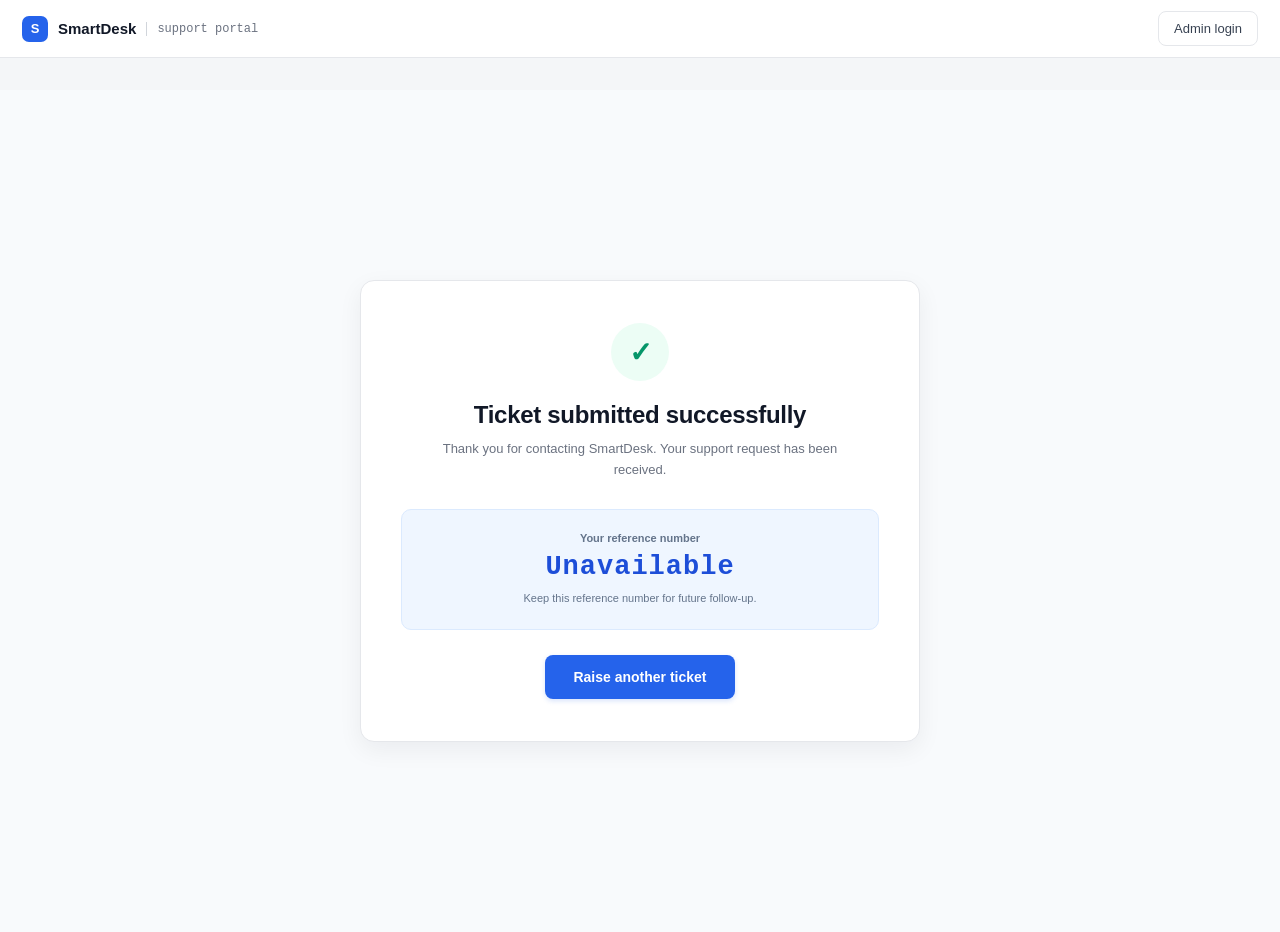
==== frontend/confirmation.html @ 5c962e23 "Complete public ticket submission flow" ====
<!DOCTYPE html>
<html lang="en">

<head>
    <meta charset="UTF-8">
    <meta name="viewport" content="width=device-width, initial-scale=1.0">

    <title>SmartDesk - Ticket Submitted</title>

    <link rel="stylesheet" href="css/style.css">
</head>

<body>

    <header class="public-header">

        <div class="public-brand">

            <div class="public-brand-icon">
                S
            </div>

            <div class="public-brand-name">
                <strong>SmartDesk</strong>
                <span>support portal</span>
            </div>

        </div>

        <a href="login.html" class="admin-login-button">
            Admin login
        </a>

    </header>


    <main class="confirmation-page">

        <div class="confirmation-card">

            <div class="success-icon">
                ✓
            </div>

            <h1>Ticket submitted successfully</h1>

            <p class="confirmation-text">
                Thank you for contacting SmartDesk.
                Your support request has been received.
            </p>


            <div class="reference-box">

                <span>Your reference number</span>

                <strong id="referenceNumber">

                </strong>

                <p>
                    Keep this reference number for future follow-up.
                </p>

            </div>


            <div class="confirmation-actions">

                <a href="index.html" class="submit-ticket-button">
                    Raise another ticket
                </a>

            </div>

        </div>

    </main>
    <script>
        const params = new URLSearchParams(window.location.search);

        const referenceNumber = params.get("reference");

        document.getElementById("referenceNumber").textContent =
            referenceNumber || "Unavailable";
    </script>

</body>

</html>
---- frontend/css/style.css ----
* {
    margin: 0;
    padding: 0;
    box-sizing: border-box;
}

body {
    font-family: Arial, Helvetica, sans-serif;
    background: #f4f6f8;
    color: #1f2937;
}

/* Login Page */

.login-page {
    min-height: 100vh;
    display: flex;
    align-items: center;
    justify-content: center;
    padding: 24px;
    background: #f4f6f8;
}

.login-card {
    width: 100%;
    max-width: 430px;
    background: #ffffff;
    border: 1px solid #e5e7eb;
    border-radius: 16px;
    padding: 40px;
    box-shadow: 0 12px 35px rgba(0, 0, 0, 0.08);
}

/* Brand */

.brand {
    display: flex;
    align-items: center;
    gap: 14px;
    margin-bottom: 38px;
}

.brand-icon {
    width: 46px;
    height: 46px;
    border-radius: 12px;
    background: #111827;
    color: #ffffff;

    display: flex;
    align-items: center;
    justify-content: center;

    font-size: 22px;
    font-weight: 700;
}

.brand h1 {
    font-size: 22px;
    color: #111827;
    margin-bottom: 3px;
}

.brand p {
    font-size: 12px;
    color: #6b7280;
}

/* Heading */

.login-heading {
    margin-bottom: 28px;
}

.login-heading h2 {
    font-size: 27px;
    color: #111827;
    margin-bottom: 7px;
}

.login-heading p {
    font-size: 14px;
    color: #6b7280;
}

/* Form */

.form-group {
    margin-bottom: 20px;
}

.form-group label {
    display: block;
    margin-bottom: 8px;

    font-size: 14px;
    font-weight: 600;
    color: #374151;
}

.form-group input {
    width: 100%;
    height: 46px;

    padding: 0 14px;

    border: 1px solid #d1d5db;
    border-radius: 8px;

    font-size: 14px;
    color: #111827;

    outline: none;
    transition: border-color 0.2s, box-shadow 0.2s;
}

.form-group input::placeholder {
    color: #9ca3af;
}

.form-group input:focus {
    border-color: #111827;
    box-shadow: 0 0 0 3px rgba(17, 24, 39, 0.08);
}

/* Login Button */

.login-button {
    width: 100%;
    height: 46px;

    border: none;
    border-radius: 8px;

    background: #111827;
    color: #ffffff;

    font-size: 14px;
    font-weight: 600;

    cursor: pointer;

    transition: background 0.2s;
}

.login-button:hover {
    background: #1f2937;
}

.login-button:disabled {
    opacity: 0.6;
    cursor: not-allowed;
}

/* Message */

.login-message {
    min-height: 20px;
    margin-bottom: 10px;

    font-size: 13px;
}

/* Footer */

.login-footer {
    display: flex;
    justify-content: center;
    gap: 7px;

    margin-top: 30px;

    font-size: 12px;
    color: #9ca3af;
}

/* Responsive */

@media (max-width: 480px) {

    .login-page {
        padding: 16px;
    }

    .login-card {
        padding: 28px 22px;
        border-radius: 12px;
    }

    .login-heading h2 {
        font-size: 24px;
    }

}

/* =========================
   Dashboard
========================= */

.app-layout {
    min-height: 100vh;
    display: flex;
    background: #f4f6f8;
}

/* Sidebar */

.sidebar {
    width: 250px;
    min-height: 100vh;

    background: #111827;
    color: #ffffff;

    display: flex;
    flex-direction: column;

    padding: 24px 16px;
}

.sidebar-brand {
    display: flex;
    align-items: center;
    gap: 12px;

    padding: 0 8px;
    margin-bottom: 42px;
}

.sidebar-brand .brand-icon {
    width: 42px;
    height: 42px;

    border-radius: 10px;

    background: #ffffff;
    color: #111827;

    display: flex;
    align-items: center;
    justify-content: center;

    font-weight: 700;
}

.sidebar-brand h1 {
    font-size: 18px;
    margin-bottom: 3px;
}

.sidebar-brand span {
    font-size: 11px;
    color: #9ca3af;
}

/* Navigation */

.sidebar-nav {
    display: flex;
    flex-direction: column;
    gap: 6px;
}

.nav-item {
    display: flex;
    align-items: center;
    gap: 12px;

    padding: 11px 12px;

    border-radius: 8px;

    color: #9ca3af;
    text-decoration: none;

    font-size: 14px;
}

.nav-item:hover,
.nav-item.active {
    background: #1f2937;
    color: #ffffff;
}

.nav-item span {
    width: 18px;
    text-align: center;
}

/* Sidebar Bottom */

.sidebar-bottom {
    margin-top: auto;
}

.admin-info {
    display: flex;
    align-items: center;
    gap: 10px;

    padding: 14px 8px;

    border-top: 1px solid #1f2937;
    margin-bottom: 12px;
}

.admin-avatar {
    width: 34px;
    height: 34px;

    border-radius: 50%;

    background: #374151;

    display: flex;
    align-items: center;
    justify-content: center;

    font-size: 13px;
    font-weight: 600;
}

.admin-info strong {
    display: block;
    font-size: 13px;
}

.admin-info span {
    display: block;
    margin-top: 3px;

    font-size: 11px;
    color: #9ca3af;
}

.logout-button {
    width: 100%;

    padding: 10px;

    border: 1px solid #374151;
    border-radius: 8px;

    background: transparent;
    color: #d1d5db;

    cursor: pointer;
}

.logout-button:hover {
    background: #1f2937;
}

/* Main */

.main-content {
    flex: 1;
    padding: 34px 38px;
}

.page-header {
    margin-bottom: 30px;
}

.page-header h2 {
    font-size: 26px;
    color: #111827;
    margin-bottom: 6px;
}

.page-header p {
    color: #6b7280;
    font-size: 14px;
}

/* Dashboard Cards */

.dashboard-grid {
    display: grid;

    grid-template-columns: repeat(5, 1fr);

    gap: 18px;
}

.dashboard-card {
    background: #ffffff;

    border: 1px solid #e5e7eb;
    border-radius: 12px;

    padding: 22px;

    box-shadow: 0 3px 12px rgba(0, 0, 0, 0.04);
}

.card-label {
    font-size: 13px;
    color: #6b7280;

    margin-bottom: 12px;
}

.card-value {
    font-size: 30px;
    font-weight: 700;

    color: #111827;
}

.dashboard-message {
    margin-top: 20px;

    font-size: 14px;
}

/* Responsive */

@media (max-width: 1000px) {

    .dashboard-grid {
        grid-template-columns: repeat(2, 1fr);
    }

}

@media (max-width: 700px) {

    .sidebar {
        width: 210px;
    }

    .main-content {
        padding: 24px 20px;
    }

}

@media (max-width: 560px) {

    .app-layout {
        display: block;
    }

    .sidebar {
        width: 100%;
        min-height: auto;
    }

    .sidebar-nav {
        flex-direction: row;
    }

    .sidebar-bottom {
        margin-top: 20px;
    }

    .dashboard-grid {
        grid-template-columns: 1fr;
    }

}

/* =========================
   Ticket List
========================= */

.ticket-toolbar {
    background: #ffffff;
    border: 1px solid #e5e7eb;
    border-radius: 12px;

    padding: 18px;

    margin-bottom: 20px;

    display: flex;
    align-items: center;
    justify-content: space-between;

    gap: 16px;
}

.search-box {
    flex: 1;
}

.search-box input {
    width: 100%;
    height: 42px;

    padding: 0 13px;

    border: 1px solid #d1d5db;
    border-radius: 8px;

    outline: none;

    font-size: 13px;
}

.search-box input:focus {
    border-color: #111827;
}

.filter-group {
    display: flex;
    gap: 10px;
}

.filter-group select {
    height: 42px;

    padding: 0 12px;

    border: 1px solid #d1d5db;
    border-radius: 8px;

    background: #ffffff;

    color: #374151;

    font-size: 13px;

    cursor: pointer;
}

/* Ticket Table */

.ticket-table-card {
    background: #ffffff;

    border: 1px solid #e5e7eb;
    border-radius: 12px;

    overflow: hidden;

    box-shadow: 0 3px 12px rgba(0, 0, 0, 0.04);
}

.table-header {
    padding: 20px 22px;

    border-bottom: 1px solid #e5e7eb;
}

.table-header h3 {
    font-size: 16px;
    color: #111827;

    margin-bottom: 4px;
}

.table-header span {
    font-size: 12px;
    color: #9ca3af;
}

.table-wrapper {
    width: 100%;
    overflow-x: auto;
}

table {
    width: 100%;
    border-collapse: collapse;

    min-width: 850px;
}

thead {
    background: #f9fafb;
}

th {
    padding: 13px 18px;

    text-align: left;

    font-size: 11px;
    font-weight: 600;

    color: #6b7280;

    text-transform: uppercase;
    letter-spacing: 0.03em;

    border-bottom: 1px solid #e5e7eb;
}

td {
    padding: 16px 18px;

    font-size: 13px;
    color: #374151;

    border-bottom: 1px solid #f0f1f3;
}

tbody tr:hover {
    background: #fafafa;
}

.empty-state {
    text-align: center;

    padding: 50px 20px;

    color: #9ca3af;
}

/* Pagination */

.pagination {
    display: flex;

    align-items: center;
    justify-content: flex-end;

    gap: 14px;

    padding: 16px 20px;

    border-top: 1px solid #e5e7eb;
}

.pagination button {
    padding: 8px 13px;

    border: 1px solid #d1d5db;
    border-radius: 7px;

    background: #ffffff;

    color: #374151;

    font-size: 12px;

    cursor: pointer;
}

.pagination button:hover:not(:disabled) {
    background: #f3f4f6;
}

.pagination button:disabled {
    opacity: 0.45;
    cursor: not-allowed;
}

#pageInfo {
    font-size: 12px;
    color: #6b7280;
}

/* Responsive */

@media (max-width: 850px) {

    .ticket-toolbar {
        flex-direction: column;
        align-items: stretch;
    }

    .filter-group {
        display: grid;
        grid-template-columns: repeat(3, 1fr);
    }

}

@media (max-width: 560px) {

    .filter-group {
        grid-template-columns: 1fr;
    }

}

/* Ticket Status & Priority */

.ticket-status,
.ticket-priority {
    display: inline-block;

    padding: 5px 9px;

    border-radius: 20px;

    font-size: 11px;
    font-weight: 600;
}

.status-open {
    background: #eff6ff;
    color: #2563eb;
}

.status-in-progress {
    background: #fffbeb;
    color: #d97706;
}

.status-resolved {
    background: #ecfdf5;
    color: #059669;
}

.status-closed {
    background: #f3f4f6;
    color: #6b7280;
}

.priority-high {
    background: #fef2f2;
    color: #dc2626;
}

.priority-medium {
    background: #fffbeb;
    color: #d97706;
}

.priority-low {
    background: #ecfdf5;
    color: #059669;
}

/* =========================
   Ticket Detail Page
========================= */

.back-link {
    display: inline-block;
    margin-bottom: 10px;
    color: #2563eb;
    text-decoration: none;
    font-size: 13px;
    font-weight: 600;
}

.back-link:hover {
    text-decoration: underline;
}

.ticket-message {
    margin-bottom: 16px;
    font-size: 13px;
}


/* =========================
   Detail Card
========================= */

.detail-card {
    background: #ffffff;
    border: 1px solid #e5e7eb;
    border-radius: 12px;
    padding: 24px;
    margin-bottom: 20px;
    box-shadow: 0 2px 6px rgba(15, 23, 42, 0.04);
}

.detail-header {
    display: flex;
    align-items: center;
    justify-content: space-between;
    gap: 20px;
    padding-bottom: 20px;
    border-bottom: 1px solid #e5e7eb;
}

.detail-header h3 {
    margin: 5px 0 0;
    font-size: 20px;
    color: #111827;
}


/* =========================
   Labels
========================= */

.detail-label {
    display: block;
    margin-bottom: 6px;
    color: #6b7280;
    font-size: 11px;
    font-weight: 700;
    text-transform: uppercase;
    letter-spacing: 0.04em;
}


/* =========================
   Detail Grid
========================= */

.detail-grid {
    display: grid;
    grid-template-columns: repeat(2, 1fr);
    gap: 22px;
    padding: 22px 0;
}

.detail-item strong {
    color: #111827;
    font-size: 14px;
    font-weight: 600;
    word-break: break-word;
}


/* =========================
   Description
========================= */

.detail-description {
    padding-top: 20px;
    border-top: 1px solid #e5e7eb;
}

.detail-description p {
    margin: 8px 0 0;
    color: #374151;
    font-size: 14px;
    line-height: 1.7;
}


/* =========================
   Section Title
========================= */

.section-title {
    display: flex;
    align-items: center;
    justify-content: space-between;
    margin-bottom: 20px;
}

.section-title h3 {
    margin: 0 0 5px;
    color: #111827;
    font-size: 16px;
}

.section-title p {
    margin: 0;
    color: #6b7280;
    font-size: 12px;
}


/* =========================
   AI Section
========================= */

.ai-grid {
    display: grid;
    grid-template-columns: repeat(2, 1fr);
    gap: 16px;
    margin-bottom: 20px;
}

.ai-item {
    padding: 16px;
    background: #f8fafc;
    border: 1px solid #e5e7eb;
    border-radius: 10px;
}

.ai-item strong {
    color: #111827;
    font-size: 14px;
}

.ai-summary {
    padding: 16px;
    background: #f8fafc;
    border: 1px solid #e5e7eb;
    border-radius: 10px;
}

.ai-summary p {
    margin: 8px 0 0;
    color: #374151;
    font-size: 14px;
    line-height: 1.6;
}


/* =========================
   Status Update Form
========================= */

.status-update-form {
    max-width: 700px;
}

.status-update-form .form-group {
    margin-bottom: 18px;
}

.status-update-form label {
    display: block;
    margin-bottom: 7px;
    color: #374151;
    font-size: 13px;
    font-weight: 600;
}

.status-update-form select,
.status-update-form textarea {
    width: 100%;
    padding: 11px 13px;
    border: 1px solid #d1d5db;
    border-radius: 8px;
    background: #ffffff;
    color: #111827;
    font-family: inherit;
    font-size: 13px;
    box-sizing: border-box;
}

.status-update-form select:focus,
.status-update-form textarea:focus {
    outline: none;
    border-color: #2563eb;
    box-shadow: 0 0 0 3px rgba(37, 99, 235, 0.08);
}

.status-update-form textarea {
    resize: vertical;
    min-height: 100px;
}


/* =========================
   Classification Correction
========================= */

.classification-update {
    margin-top: 22px;
    margin-bottom: 35px;
    padding-top: 22px;
    border-top: 1px solid #e5e7eb;
}

.classification-title {
    margin-bottom: 18px;
}

.classification-title h4 {
    margin: 0 0 5px;
    color: #111827;
    font-size: 14px;
}

.classification-title p {
    margin: 0;
    color: #6b7280;
    font-size: 12px;
}

.classification-grid {
    display: grid;
    grid-template-columns: repeat(2, 1fr);
    gap: 16px;
    margin-bottom: 24px;
}

.classification-grid .form-group {
    margin: 0;
}

.classification-grid label {
    display: block;
    margin-bottom: 7px;
    color: #374151;
    font-size: 13px;
    font-weight: 600;
}

.classification-grid select {
    width: 100%;
    padding: 11px 13px;
    border: 1px solid #d1d5db;
    border-radius: 8px;
    background: #ffffff;
    color: #111827;
    font-family: inherit;
    font-size: 13px;
    box-sizing: border-box;
}

.classification-grid select:focus {
    outline: none;
    border-color: #2563eb;
    box-shadow: 0 0 0 3px rgba(37, 99, 235, 0.08);
}

.classification-update .primary-button {
    margin-top: 4px;
}


/* =========================
   Primary Button
========================= */

.primary-button {
    padding: 11px 18px;
    border: none;
    border-radius: 8px;
    background: #2563eb;
    color: #ffffff;
    font-size: 13px;
    font-weight: 600;
    cursor: pointer;
    transition: background 0.2s ease;
}

.primary-button:hover {
    background: #1d4ed8;
}

.primary-button:disabled {
    background: #93c5fd;
    cursor: not-allowed;
}


/* =========================
   Status History
========================= */

.history-list {
    display: flex;
    flex-direction: column;
    gap: 12px;
}

.history-item {
    padding: 16px;
    border: 1px solid #e5e7eb;
    border-radius: 10px;
    background: #f8fafc;
}

.history-status {
    display: flex;
    align-items: center;
    gap: 8px;
    margin-bottom: 8px;
}

.history-status strong {
    color: #111827;
    font-size: 13px;
}

.history-remark {
    margin: 0 0 8px;
    color: #374151;
    font-size: 13px;
}

.history-date {
    color: #6b7280;
    font-size: 11px;
}


/* =========================
   Ticket Row
========================= */

.ticket-row {
    cursor: pointer;
}

.ticket-row:hover {
    background: #f8fafc;
}


/* =========================
   Ticket Detail Mobile
========================= */

@media (max-width: 768px) {

    .detail-card {
        padding: 18px;
    }

    .detail-header {
        align-items: flex-start;
        flex-direction: column;
    }

    .detail-grid {
        grid-template-columns: 1fr;
        gap: 16px;
    }

    .ai-grid {
        grid-template-columns: 1fr;
    }

    .classification-grid {
        grid-template-columns: 1fr;
    }

}

/* =========================
Public Raise Ticket Page
========================= */

.public-page {
    min-height: 100vh;
    display: flex;
    justify-content: center;
    align-items: center;
    padding: 50px 20px;
    background: linear-gradient(135deg, #eff6ff 0%, #f8fafc 50%, #eef2ff 100%);
    box-sizing: border-box;
}

.public-card {
    width: 100%;
    max-width: 820px;
    background: #ffffff;
    border: 1px solid #e5e7eb;
    border-radius: 18px;
    padding: 42px;
    box-sizing: border-box;
    box-shadow:
        0 20px 45px rgba(15, 23, 42, 0.08),
        0 4px 12px rgba(15, 23, 42, 0.04);
}

/* =========================
Public Header
========================= */

.public-header {
    margin-bottom: 32px;
}

.public-card .brand {
    display: flex;
    align-items: center;
    gap: 13px;
    margin-bottom: 34px;
}

.public-card .brand-icon {
    width: 46px;
    height: 46px;
    display: flex;
    align-items: center;
    justify-content: center;
    border-radius: 12px;
    background: linear-gradient(135deg, #2563eb, #1d4ed8);
    color: #ffffff;
    font-size: 21px;
    font-weight: 700;
    box-shadow: 0 5px 12px rgba(37, 99, 235, 0.22);
}

.public-card .brand h1 {
    margin: 0 0 4px;
    color: #111827;
    font-size: 22px;
    font-weight: 700;
    letter-spacing: -0.3px;
}

.public-card .brand p {
    margin: 0;
    color: #6b7280;
    font-size: 12px;
}

/* =========================
Public Heading
========================= */

.public-heading {
    padding-bottom: 25px;
    border-bottom: 1px solid #e5e7eb;
}

.public-heading h2 {
    margin: 0 0 8px;
    color: #111827;
    font-size: 27px;
    font-weight: 700;
    letter-spacing: -0.5px;
}

.public-heading p {
    max-width: 600px;
    margin: 0;
    color: #6b7280;
    font-size: 14px;
    line-height: 1.7;
}

/* =========================
Ticket Form
========================= */

#ticketForm {
    display: flex;
    flex-direction: column;
    gap: 21px;
    padding-top: 4px;
}

.form-row {
    display: grid;
    grid-template-columns: repeat(2, 1fr);
    gap: 18px;
}

#ticketForm .form-group {
    margin: 0;
}

#ticketForm label {
    display: block;
    margin-bottom: 8px;
    color: #374151;
    font-size: 13px;
    font-weight: 600;
}

#ticketForm input,
#ticketForm textarea {
    width: 100%;
    padding: 12px 14px;
    border: 1px solid #d1d5db;
    border-radius: 9px;
    background: #ffffff;
    color: #111827;
    font-family: inherit;
    font-size: 13px;
    box-sizing: border-box;
    transition:
        border-color 0.2s ease,
        box-shadow 0.2s ease,
        background 0.2s ease;
}

#ticketForm input {
    height: 46px;
}

#ticketForm textarea {
    min-height: 145px;
    resize: vertical;
    line-height: 1.6;
}

#ticketForm input::placeholder,
#ticketForm textarea::placeholder {
    color: #9ca3af;
}

#ticketForm input:hover,
#ticketForm textarea:hover {
    border-color: #9ca3af;
}

#ticketForm input:focus,
#ticketForm textarea:focus {
    outline: none;
    border-color: #2563eb;
    background: #ffffff;
    box-shadow: 0 0 0 3px rgba(37, 99, 235, 0.10);
}

/* =========================
Submit Button
========================= */

#ticketForm .primary-button {
    width: 100%;
    margin-top: 3px;
    padding: 13px 18px;
    border: none;
    border-radius: 9px;
    background: linear-gradient(135deg, #2563eb, #1d4ed8);
    color: #ffffff;
    font-family: inherit;
    font-size: 14px;
    font-weight: 600;
    letter-spacing: 0.1px;
    cursor: pointer;
    box-shadow: 0 6px 14px rgba(37, 99, 235, 0.18);
    transition:
        transform 0.15s ease,
        box-shadow 0.2s ease,
        background 0.2s ease;
}

#ticketForm .primary-button:hover {
    background: linear-gradient(135deg, #1d4ed8, #1e40af);
    box-shadow: 0 8px 18px rgba(37, 99, 235, 0.24);
    transform: translateY(-1px);
}

#ticketForm .primary-button:active {
    transform: translateY(0);
}

#ticketForm .primary-button:disabled {
    opacity: 0.7;
    cursor: not-allowed;
    transform: none;
    box-shadow: none;
}

/* =========================
Ticket Message
========================= */

.ticket-message {
    min-height: 18px;
    margin-top: -4px;
    font-size: 13px;
    line-height: 1.5;
}

/* =========================
Public Footer
========================= */

.public-footer {
    display: flex;
    justify-content: center;
    align-items: center;
    gap: 8px;
    margin-top: 30px;
    padding-top: 21px;
    border-top: 1px solid #e5e7eb;
    color: #9ca3af;
    font-size: 11px;
}

/* =========================
   Public Support Portal
========================= */

.public-header {
    width: 100%;
    height: 58px;
    display: flex;
    align-items: center;
    justify-content: space-between;
    padding: 0 22px;
    box-sizing: border-box;

    background: #ffffff;
    border-bottom: 1px solid #e5e7eb;
}

.public-brand {
    display: flex;
    align-items: center;
    gap: 10px;
}

.public-brand-icon {
    width: 26px;
    height: 26px;

    display: flex;
    align-items: center;
    justify-content: center;

    border-radius: 7px;
    background: #2563eb;

    color: #ffffff;
    font-size: 13px;
    font-weight: 700;
}

.public-brand-name {
    display: flex;
    align-items: center;
    gap: 10px;
}

.public-brand-name strong {
    color: #111827;
    font-size: 14px;
}

.public-brand-name span {
    padding-left: 10px;

    border-left: 1px solid #d1d5db;

    color: #6b7280;
    font-size: 12px;
    font-family: monospace;
}

.admin-login-button {
    padding: 8px 14px;

    border: 1px solid #e5e7eb;
    border-radius: 8px;

    background: #ffffff;

    color: #374151;
    font-size: 12px;
    text-decoration: none;

    transition: background 0.2s ease, border-color 0.2s ease;
}

.admin-login-button:hover {
    background: #f9fafb;
    border-color: #d1d5db;
}


/* =========================
   Public Main
========================= */

.public-main {
    width: 100%;
    max-width: 1060px;

    margin: 0 auto;
    padding: 0 20px 42px;

    box-sizing: border-box;
}

.public-intro {
    max-width: 540px;
    margin: 0 0 22px;
    padding-top: 8px;
}

.public-intro h1 {
    margin: 0 0 8px;

    color: #111827;
    font-size: 24px;
    font-weight: 700;
    letter-spacing: -0.4px;
}

.public-intro p {
    margin: 0;

    color: #6b7280;
    font-size: 13px;
    line-height: 1.55;
}


/* =========================
   Main Two Column Layout
========================= */

.public-ticket-layout {
    display: grid;
    grid-template-columns: minmax(0, 1.05fr) minmax(320px, 1fr);
    gap: 18px;

    align-items: start;
}


/* =========================
   Form Card
========================= */

.public-form-card {
    padding: 22px 20px;

    background: #ffffff;

    border: 1px solid #e5e7eb;
    border-radius: 12px;

    box-shadow: 0 1px 3px rgba(15, 23, 42, 0.04);

    box-sizing: border-box;
}

#ticketForm {
    display: flex;
    flex-direction: column;
    gap: 17px;
}

.public-form-row {
    display: grid;
    grid-template-columns: repeat(2, minmax(0, 1fr));
    gap: 16px;
}

.public-form-group {
    min-width: 0;
}

.public-form-group label,
.description-label label {
    display: block;

    margin-bottom: 7px;

    color: #374151;
    font-size: 12px;
    font-weight: 600;
}

.public-form-group label span,
.description-label label span {
    color: #b45309;
}

.public-form-group input,
.public-form-group textarea {
    width: 100%;

    padding: 11px 12px;

    border: 1px solid #d1d5db;
    border-radius: 9px;

    background: #ffffff;

    color: #111827;
    font-family: inherit;
    font-size: 13px;

    box-sizing: border-box;

    transition:
        border-color 0.2s ease,
        box-shadow 0.2s ease;
}

.public-form-group input {
    height: 43px;
}

.public-form-group textarea {
    min-height: 145px;

    resize: vertical;

    line-height: 1.55;
}

.public-form-group input::placeholder,
.public-form-group textarea::placeholder {
    color: #9ca3af;
}

.public-form-group input:focus,
.public-form-group textarea:focus {
    outline: none;

    border-color: #2563eb;

    box-shadow: 0 0 0 3px rgba(37, 99, 235, 0.08);
}


/* =========================
   Description Label
========================= */

.description-label {
    display: flex;
    align-items: center;
    justify-content: space-between;
}

.description-label label {
    margin-bottom: 7px;
}

#characterCount {
    color: #9ca3af;
    font-size: 10px;
    font-family: monospace;
}


/* =========================
   Form Footer
========================= */

.public-form-footer {
    display: flex;
    align-items: center;
    justify-content: space-between;
    gap: 18px;

    padding-top: 16px;

    border-top: 1px solid #e5e7eb;
}

.validation-note {
    max-width: 260px;

    color: #9ca3af;
    font-size: 11px;
    line-height: 1.45;
}

.submit-ticket-button {
    flex-shrink: 0;

    padding: 12px 20px;

    border: none;
    border-radius: 8px;

    background: #2563eb;

    color: #ffffff;
    font-family: inherit;
    font-size: 12px;
    font-weight: 600;

    cursor: pointer;

    box-shadow: 0 2px 5px rgba(37, 99, 235, 0.18);

    transition:
        background 0.2s ease,
        transform 0.15s ease,
        box-shadow 0.2s ease;
}

.submit-ticket-button:hover {
    background: #1d4ed8;

    box-shadow: 0 4px 9px rgba(37, 99, 235, 0.22);

    transform: translateY(-1px);
}

.submit-ticket-button:active {
    transform: translateY(0);
}

.submit-ticket-button:disabled {
    opacity: 0.65;
    cursor: not-allowed;
    transform: none;
}


/* =========================
   Ticket Message
========================= */

.ticket-message {
    min-height: 18px;

    color: #dc2626;
    font-size: 12px;
}


/* =========================
   Right Information Cards
========================= */

.public-info-column {
    display: flex;
    flex-direction: column;
    gap: 14px;
}

.public-info-card {
    padding: 21px;

    background: #ffffff;

    border: 1px solid #e5e7eb;
    border-radius: 12px;

    box-sizing: border-box;
}

.public-info-card h2 {
    margin: 0 0 18px;

    color: #111827;
    font-size: 14px;
    font-weight: 700;
}


/* =========================
   Process Steps
========================= */

.process-step {
    display: flex;
    align-items: flex-start;
    gap: 11px;

    margin-bottom: 17px;
}

.process-step:last-child {
    margin-bottom: 0;
}

.step-number {
    flex-shrink: 0;

    width: 22px;
    height: 22px;

    display: flex;
    align-items: center;
    justify-content: center;

    border-radius: 50%;

    background: #eef2ff;

    color: #1d4ed8;
    font-size: 11px;
    font-weight: 600;
}

.step-content {
    min-width: 0;
}

.step-content strong {
    display: block;

    margin-bottom: 3px;

    color: #1f2937;
    font-size: 12px;
}

.step-content p {
    margin: 0;

    color: #6b7280;
    font-size: 11px;
    line-height: 1.5;
}


/* =========================
   AI Triage
========================= */

.ai-triage-card {
    padding: 18px;

    border-radius: 12px;

    background: #111827;

    box-sizing: border-box;
}

.ai-triage-label {
    margin-bottom: 12px;

    color: #60a5fa;

    font-size: 10px;
    font-family: monospace;
    letter-spacing: 1px;
}

.ai-triage-card p {
    margin: 0;

    color: #d1d5db;

    font-size: 11px;
    line-height: 1.65;
}

.ai-triage-card strong {
    color: #ffffff;
}


/* =========================
   Tablet
========================= */

@media (max-width: 850px) {

    .public-main {
        max-width: 760px;
    }

    .public-ticket-layout {
        grid-template-columns: 1fr;
    }

    .public-info-column {
        display: grid;
        grid-template-columns: 1fr 1fr;
        align-items: start;
    }

}


/* =========================
   Mobile
========================= */

@media (max-width: 600px) {

    .public-header {
        height: auto;
        min-height: 58px;

        padding: 10px 14px;

        gap: 12px;
    }

    .public-brand-name {
        gap: 7px;
    }

    .public-brand-name span {
        padding-left: 7px;
    }

    .admin-login-button {
        padding: 7px 11px;
    }

    .public-main {
        padding: 0 14px 30px;
    }

    .public-intro {
        padding-top: 20px;
        margin-bottom: 18px;
    }

    .public-intro h1 {
        font-size: 21px;
    }

    .public-intro p {
        font-size: 12px;
    }

    .public-ticket-layout {
        grid-template-columns: 1fr;
        gap: 14px;
    }

    .public-form-card {
        padding: 19px 16px;
    }

    .public-form-row {
        grid-template-columns: 1fr;
        gap: 17px;
    }

    .public-info-column {
        display: flex;
        flex-direction: column;
        gap: 14px;
    }

    .public-form-footer {
        align-items: stretch;
        flex-direction: column;
        gap: 13px;
    }

    .validation-note {
        max-width: none;
    }

    .submit-ticket-button {
        width: 100%;
    }

}


/* =========================
   Small Mobile
========================= */

@media (max-width: 400px) {

    .public-header {
        padding: 9px 11px;
    }

    .public-brand-name strong {
        font-size: 13px;
    }

    .public-brand-name span {
        font-size: 10px;
    }

    .public-main {
        padding-left: 10px;
        padding-right: 10px;
    }

    .public-form-card,
    .public-info-card,
    .ai-triage-card {
        border-radius: 10px;
    }

}
/* =========================
   Public Portal - Size Upgrade
========================= */

.public-intro h1 {
    font-size: 28px;
    line-height: 1.25;
}

.public-intro p {
    font-size: 14px;
    line-height: 1.65;
}

.public-form-card {
    padding: 24px 21px;
}

.public-form-group label,
.description-label label {
    font-size: 13px;
}

.public-form-group input,
.public-form-group textarea {
    font-size: 14px;
}

.public-form-group input {
    height: 46px;
    padding: 11px 13px;
}

.public-form-group textarea {
    min-height: 150px;
    padding: 12px 13px;
}

#characterCount {
    font-size: 11px;
}

.submit-ticket-button {
    padding: 13px 22px;
    font-size: 14px;
    min-height: 44px;
}

.validation-note {
    font-size: 12px;
}

.public-info-card {
    padding: 22px;
}

.public-info-card h2 {
    font-size: 15px;
}

.step-number {
    width: 24px;
    height: 24px;
    font-size: 12px;
}

.step-content strong {
    font-size: 13px;
}

.step-content p {
    font-size: 12px;
    line-height: 1.55;
}

.ai-triage-card {
    padding: 20px;
}

.ai-triage-label {
    font-size: 11px;
}

.ai-triage-card p {
    font-size: 13px;
    line-height: 1.65;
}

.admin-login-button {
    padding: 9px 15px;
    font-size: 13px;
}

.public-brand-name strong {
    font-size: 15px;
}

.public-brand-name span {
    font-size: 12px;
}
@media (max-width: 600px) {

    .public-intro h1 {
        font-size: 24px;
    }

    .public-intro p {
        font-size: 13px;
    }

    .public-form-card {
        padding: 21px 17px;
    }

    .public-form-group label,
    .description-label label {
        font-size: 13px;
    }

    .public-form-group input,
    .public-form-group textarea {
        font-size: 14px;
    }

    .public-form-group input {
        height: 46px;
    }

    .public-form-group textarea {
        min-height: 140px;
    }

    .submit-ticket-button {
        min-height: 46px;
        font-size: 14px;
    }

    .public-info-card h2 {
        font-size: 15px;
    }

    .step-content strong {
        font-size: 13px;
    }

    .step-content p {
        font-size: 12px;
    }

    .ai-triage-card p {
        font-size: 13px;
    }
}
/* =========================
   Ticket Confirmation Page
========================= */

.confirmation-page {
    min-height: calc(100vh - 58px);

    display: flex;
    align-items: center;
    justify-content: center;

    padding: 40px 20px;

    background: #f8fafc;

    box-sizing: border-box;
}

.confirmation-card {
    width: 100%;
    max-width: 560px;

    padding: 42px 40px;

    background: #ffffff;

    border: 1px solid #e5e7eb;
    border-radius: 14px;

    text-align: center;

    box-sizing: border-box;

    box-shadow: 0 8px 25px rgba(15, 23, 42, 0.06);
}


/* =========================
   Success Icon
========================= */

.success-icon {
    width: 58px;
    height: 58px;

    display: flex;
    align-items: center;
    justify-content: center;

    margin: 0 auto 20px;

    border-radius: 50%;

    background: #ecfdf5;

    color: #059669;

    font-size: 28px;
    font-weight: 700;
}


/* =========================
   Confirmation Heading
========================= */

.confirmation-card h1 {
    margin: 0 0 10px;

    color: #111827;

    font-size: 24px;
    font-weight: 700;

    letter-spacing: -0.3px;
}

.confirmation-text {
    max-width: 430px;

    margin: 0 auto 28px;

    color: #6b7280;

    font-size: 13px;
    line-height: 1.6;
}


/* =========================
   Reference Number
========================= */

.reference-box {
    padding: 22px 20px;

    border: 1px solid #dbeafe;
    border-radius: 10px;

    background: #eff6ff;

    box-sizing: border-box;
}

.reference-box span {
    display: block;

    margin-bottom: 8px;

    color: #64748b;

    font-size: 11px;
    font-weight: 600;
}

.reference-box strong {
    display: block;

    margin-bottom: 8px;

    color: #1d4ed8;

    font-size: 27px;
    font-family: monospace;

    letter-spacing: 1px;
}

.reference-box p {
    margin: 0;

    color: #64748b;

    font-size: 11px;
    line-height: 1.5;
}


/* =========================
   Confirmation Button
========================= */

.confirmation-actions {
    margin-top: 25px;
}

.confirmation-actions .submit-ticket-button {
    display: inline-flex;

    align-items: center;
    justify-content: center;

    min-width: 190px;

    text-decoration: none;

    box-sizing: border-box;
}


/* =========================
   Confirmation Mobile
========================= */

@media (max-width: 600px) {

    .confirmation-page {
        min-height: calc(100vh - 58px);

        padding: 25px 14px;

        align-items: flex-start;
    }

    .confirmation-card {
        margin-top: 30px;

        padding: 32px 22px;

        border-radius: 12px;
    }

    .success-icon {
        width: 54px;
        height: 54px;

        font-size: 25px;
    }

    .confirmation-card h1 {
        font-size: 21px;
    }

    .confirmation-text {
        font-size: 12px;
    }

    .reference-box {
        padding: 20px 15px;
    }

    .reference-box strong {
        font-size: 23px;
    }

    .confirmation-actions .submit-ticket-button {
        width: 100%;
        min-width: 0;
    }

}


@media (max-width: 400px) {

    .confirmation-card {
        padding: 28px 17px;
    }

    .confirmation-card h1 {
        font-size: 20px;
    }

    .reference-box strong {
        font-size: 21px;
    }

}
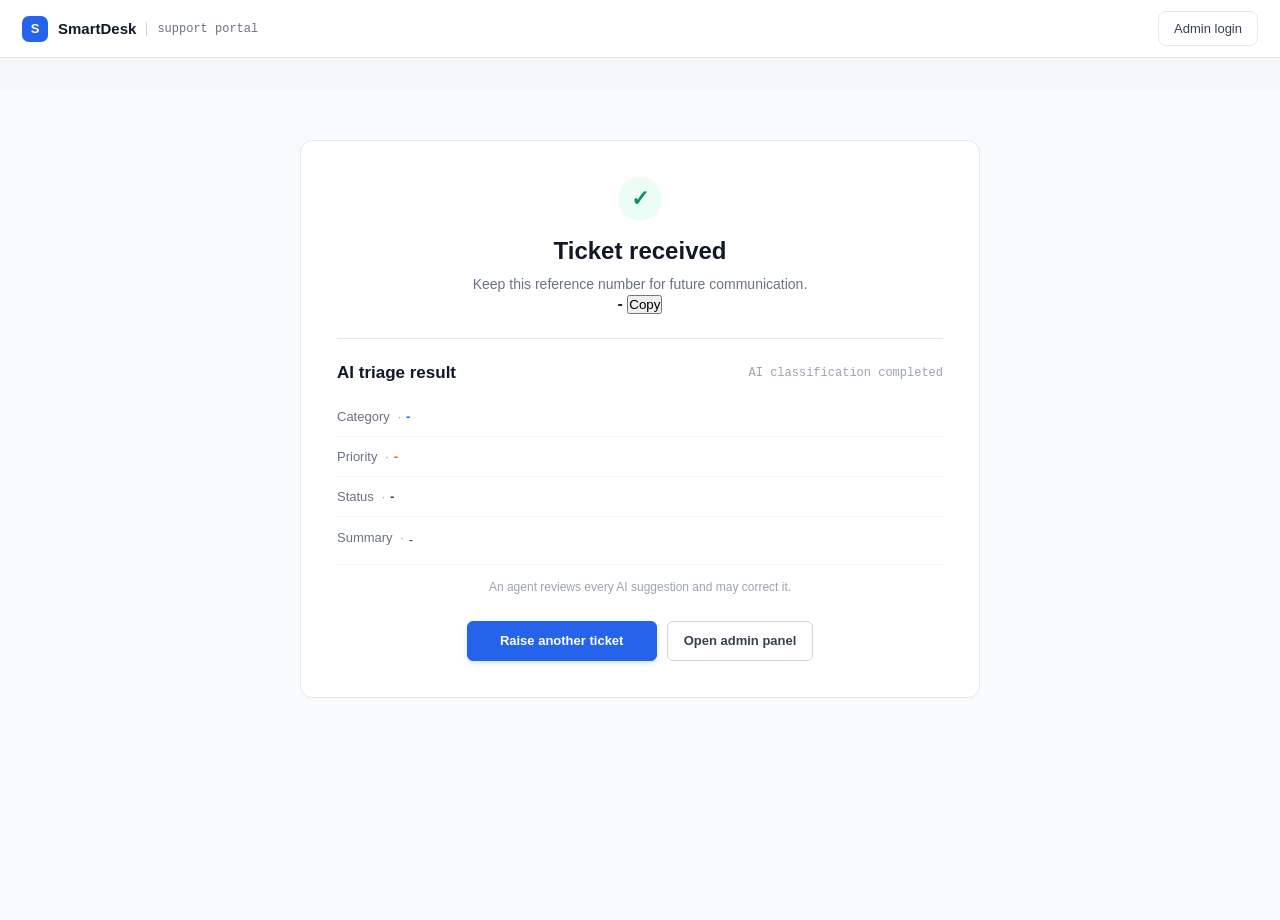
==== commit 8f7d930c: "Finalize SmartDesk frontend and ticket flow" ====
--- a/frontend/confirmation.html
+++ b/frontend/confirmation.html
@@ -2,15 +2,30 @@
 <html lang="en">
 
 <head>
+
     <meta charset="UTF-8">
-    <meta name="viewport" content="width=device-width, initial-scale=1.0">
-
-    <title>SmartDesk - Ticket Submitted</title>
-
-    <link rel="stylesheet" href="css/style.css">
+
+    <meta
+        name="viewport"
+        content="width=device-width, initial-scale=1.0"
+    >
+
+    <title>SmartDesk - Ticket Received</title>
+
+    <link
+        rel="stylesheet"
+        href="css/style.css"
+    >
+
 </head>
 
+
 <body>
+
+
+    <!-- =========================
+         Public Header
+    ========================== -->
 
     <header class="public-header">
 
@@ -21,70 +36,368 @@
             </div>
 
             <div class="public-brand-name">
-                <strong>SmartDesk</strong>
-                <span>support portal</span>
+
+                <strong>
+                    SmartDesk
+                </strong>
+
+                <span>
+                    support portal
+                </span>
+
             </div>
 
         </div>
 
-        <a href="login.html" class="admin-login-button">
+
+        <a
+            href="login.html"
+            class="admin-login-button"
+        >
             Admin login
         </a>
 
     </header>
 
 
+
+    <!-- =========================
+         Confirmation
+    ========================== -->
+
     <main class="confirmation-page">
 
-        <div class="confirmation-card">
-
-            <div class="success-icon">
-                ✓
+        <section class="confirmation-card">
+
+
+            <!-- =========================
+                 Success
+            ========================== -->
+
+            <div class="confirmation-success">
+
+                <div class="success-icon">
+                    ✓
+                </div>
+
+                <h1>
+                    Ticket received
+                </h1>
+
+                <p>
+                    Keep this reference number for future communication.
+                </p>
+
             </div>
 
-            <h1>Ticket submitted successfully</h1>
-
-            <p class="confirmation-text">
-                Thank you for contacting SmartDesk.
-                Your support request has been received.
-            </p>
-
-
-            <div class="reference-box">
-
-                <span>Your reference number</span>
-
-                <strong id="referenceNumber">
-
-                </strong>
-
-                <p>
-                    Keep this reference number for future follow-up.
+
+
+            <!-- =========================
+                 Ticket Reference
+            ========================== -->
+
+            <div class="ticket-reference-section">
+
+                <div class="ticket-reference-row">
+
+                    <strong id="referenceNumber">
+                        -
+                    </strong>
+
+                    <button
+                        type="button"
+                        id="copyReferenceButton"
+                    >
+                        Copy
+                    </button>
+
+                </div>
+
+                <span
+                    id="copyMessage"
+                    class="copy-message"
+                ></span>
+
+            </div>
+
+
+
+            <!-- =========================
+                 AI Triage
+            ========================== -->
+
+            <section class="ai-result-section">
+
+
+                <div class="ai-result-header">
+
+                    <h2>
+                        AI triage result
+                    </h2>
+
+                    <span id="aiResponseTime">
+                        AI classification completed
+                    </span>
+
+                </div>
+
+
+
+                <!-- Classification -->
+
+                <div class="ai-result-list">
+
+
+                    <div class="ai-result-row">
+
+                        <span>
+                            Category
+                        </span>
+
+                        <strong id="confirmationCategory">
+                            -
+                        </strong>
+
+                    </div>
+
+
+                    <div class="ai-result-row">
+
+                        <span>
+                            Priority
+                        </span>
+
+                        <strong id="confirmationPriority">
+                            -
+                        </strong>
+
+                    </div>
+
+
+                    <div class="ai-result-row">
+
+                        <span>
+                            Status
+                        </span>
+
+                        <strong id="confirmationStatus">
+                            -
+                        </strong>
+
+                    </div>
+
+
+                </div>
+
+
+
+                <!-- Summary -->
+
+                <div class="ai-summary-row">
+
+                    <span>
+                        Summary
+                    </span>
+
+                    <p id="confirmationSummary">
+                        -
+                    </p>
+
+                </div>
+
+
+
+                <!-- Review Note -->
+
+                <p class="ai-review-note">
+                    An agent reviews every AI suggestion and may correct it.
                 </p>
 
-            </div>
-
+
+            </section>
+
+
+
+            <!-- =========================
+                 Actions
+            ========================== -->
 
             <div class="confirmation-actions">
 
-                <a href="index.html" class="submit-ticket-button">
+                <a
+                    href="index.html"
+                    class="submit-ticket-button"
+                >
                     Raise another ticket
                 </a>
 
+
+                <a
+                    href="login.html"
+                    class="open-admin-button"
+                >
+                    Open admin panel
+                </a>
+
             </div>
 
-        </div>
+
+        </section>
 
     </main>
+
+
+
+    <!-- =========================
+         JavaScript
+    ========================== -->
+
     <script>
-        const params = new URLSearchParams(window.location.search);
-
-        const referenceNumber = params.get("reference");
-
-        document.getElementById("referenceNumber").textContent =
-            referenceNumber || "Unavailable";
+
+        // ========================================
+        // Read Saved Ticket
+        // ========================================
+
+        const savedTicket =
+            localStorage.getItem("confirmation_ticket");
+
+
+        if (savedTicket) {
+
+            try {
+
+                const ticket =
+                    JSON.parse(savedTicket);
+
+
+                // Ticket ID
+
+                document.getElementById(
+                    "referenceNumber"
+                ).textContent =
+                    ticket.reference_number || "-";
+
+
+                // Category
+
+                document.getElementById(
+                    "confirmationCategory"
+                ).textContent =
+                    ticket.category || "General";
+
+
+                // Priority
+
+                document.getElementById(
+                    "confirmationPriority"
+                ).textContent =
+                    ticket.priority || "Medium";
+
+
+                // Status
+
+                document.getElementById(
+                    "confirmationStatus"
+                ).textContent =
+                    ticket.status || "Open";
+
+
+                // AI Summary
+
+                document.getElementById(
+                    "confirmationSummary"
+                ).textContent =
+                    ticket.ai_summary ||
+                    "AI summary unavailable.";
+
+            }
+
+            catch (error) {
+
+                console.error(
+                    "Unable to read confirmation data:",
+                    error
+                );
+
+            }
+
+        }
+
+
+
+        // ========================================
+        // Copy Ticket ID
+        // ========================================
+
+        const copyButton =
+            document.getElementById(
+                "copyReferenceButton"
+            );
+
+        const copyMessage =
+            document.getElementById(
+                "copyMessage"
+            );
+
+
+        copyButton.addEventListener(
+            "click",
+            async function () {
+
+                const reference =
+                    document.getElementById(
+                        "referenceNumber"
+                    ).textContent;
+
+
+                if (!reference || reference === "-") {
+                    return;
+                }
+
+
+                try {
+
+                    await navigator.clipboard.writeText(
+                        reference
+                    );
+
+                    copyButton.textContent =
+                        "Copied";
+
+                    copyMessage.textContent =
+                        "Ticket ID copied";
+
+
+                    setTimeout(function () {
+
+                        copyButton.textContent =
+                            "Copy";
+
+                        copyMessage.textContent =
+                            "";
+
+                    }, 1800);
+
+                }
+
+                catch (error) {
+
+                    console.error(
+                        "Copy failed:",
+                        error
+                    );
+
+                    copyMessage.textContent =
+                        "Unable to copy";
+
+                }
+
+            }
+        );
+
     </script>
 
+
 </body>
 
 </html>
--- a/frontend/css/style.css
+++ b/frontend/css/style.css
@@ -13,12 +13,36 @@
 /* Login Page */
 
 .login-page {
+
     min-height: 100vh;
-    display: flex;
+
+    display: flex;
+    flex-direction: column;
+
     align-items: center;
     justify-content: center;
+
     padding: 24px;
+
     background: #f4f6f8;
+
+    box-sizing: border-box;
+}
+
+.back-to-public {
+    display: block;
+    width: 100%;
+    max-width: 389px;
+    margin-top: 18px;
+    text-align: center;
+    color: #475569;
+    font-size: 14px;
+    text-decoration: underline;
+    box-sizing: border-box;
+}
+
+.back-to-public:hover {
+    color: #2563eb;
 }
 
 .login-card {
@@ -265,14 +289,10 @@
     display: flex;
     align-items: center;
     gap: 12px;
-
     padding: 11px 12px;
-
     border-radius: 8px;
-
     color: #9ca3af;
     text-decoration: none;
-
     font-size: 14px;
 }
 
@@ -282,9 +302,18 @@
     color: #ffffff;
 }
 
-.nav-item span {
-    width: 18px;
-    text-align: center;
+.nav-dot {
+    display: block;
+    width: 6px;
+    height: 6px;
+    min-width: 6px;
+    border-radius: 50%;
+    background: #475569;
+}
+
+.nav-item.active .nav-dot {
+    background: #3b82f6;
+    box-shadow: 0 0 8px rgba(59, 130, 246, 0.8);
 }
 
 /* Sidebar Bottom */
@@ -730,9 +759,105 @@
    Ticket Detail Page
 ========================= */
 
+/* Main Ticket Detail Layout */
+
+.admin-layout {
+    min-height: 100vh;
+    display: flex;
+    background: #f4f6f8;
+}
+
+.admin-layout .sidebar {
+    width: 250px;
+    min-width: 250px;
+    min-height: 100vh;
+    background: #111827;
+    color: #ffffff;
+    display: flex;
+    flex-direction: column;
+    padding: 24px 16px;
+}
+
+.admin-main {
+    flex: 1;
+    min-width: 0;
+    padding: 34px 38px;
+}
+
+
+/* =========================
+   Sidebar - Ticket Detail
+========================= */
+
+.admin-layout .sidebar-brand {
+    display: flex;
+    align-items: center;
+    gap: 12px;
+    padding: 0 8px;
+    margin-bottom: 42px;
+}
+
+.admin-layout .sidebar-nav {
+    display: flex;
+    flex-direction: column;
+    gap: 6px;
+}
+
+.admin-layout .sidebar-bottom {
+    margin-top: auto;
+}
+
+.admin-layout .admin-user {
+    display: flex;
+    align-items: center;
+    gap: 10px;
+    padding: 14px 8px;
+    border-top: 1px solid #1f2937;
+    margin-bottom: 12px;
+}
+
+.admin-layout .admin-user strong {
+    display: block;
+    font-size: 13px;
+    color: #ffffff;
+}
+
+.admin-layout .admin-user span {
+    display: block;
+    margin-top: 3px;
+    font-size: 11px;
+    color: #9ca3af;
+}
+
+
+/* =========================
+   Header
+========================= */
+
+.admin-header {
+    display: flex;
+    align-items: center;
+    justify-content: space-between;
+    gap: 20px;
+    margin-bottom: 24px;
+}
+
+.admin-header h1 {
+    margin: 0;
+    color: #111827;
+    font-size: 26px;
+    font-weight: 700;
+}
+
+.admin-header p {
+    margin: 6px 0 0;
+    color: #6b7280;
+    font-size: 14px;
+}
+
 .back-link {
     display: inline-block;
-    margin-bottom: 10px;
+    margin: 0;
     color: #2563eb;
     text-decoration: none;
     font-size: 13px;
@@ -743,7 +868,13 @@
     text-decoration: underline;
 }
 
-.ticket-message {
+
+/* =========================
+   Ticket Message
+========================= */
+
+.admin-layout .ticket-message {
+    min-height: 18px;
     margin-bottom: 16px;
     font-size: 13px;
 }
@@ -753,7 +884,8 @@
    Detail Card
 ========================= */
 
-.detail-card {
+.admin-layout .detail-card {
+    width: 100%;
     background: #ffffff;
     border: 1px solid #e5e7eb;
     border-radius: 12px;
@@ -762,29 +894,72 @@
     box-shadow: 0 2px 6px rgba(15, 23, 42, 0.04);
 }
 
-.detail-header {
-    display: flex;
-    align-items: center;
+
+/* =========================
+   Detail Card Header
+========================= */
+
+.admin-layout .detail-card-header {
+    display: flex;
+    align-items: flex-start;
     justify-content: space-between;
     gap: 20px;
-    padding-bottom: 20px;
+    padding-bottom: 18px;
+    margin-bottom: 18px;
     border-bottom: 1px solid #e5e7eb;
 }
 
-.detail-header h3 {
+.admin-layout .detail-card-header h2 {
+    margin: 0;
+    color: #111827;
+    font-size: 17px;
+    font-weight: 600;
+}
+
+.admin-layout .detail-card-header p {
     margin: 5px 0 0;
-    font-size: 20px;
-    color: #111827;
-}
-
-
-/* =========================
-   Labels
-========================= */
-
-.detail-label {
+    color: #6b7280;
+    font-size: 12px;
+}
+
+
+/* =========================
+   Ticket Reference
+========================= */
+
+.admin-layout .ticket-reference {
+    padding: 7px 11px;
+    border: 1px solid #dbeafe;
+    border-radius: 7px;
+    background: #eff6ff;
+    color: #2563eb;
+    font-family: monospace;
+    font-size: 12px;
+    font-weight: 600;
+    white-space: nowrap;
+}
+
+
+/* =========================
+   Ticket Information Rows
+========================= */
+
+.admin-layout .detail-row {
+    display: grid;
+    grid-template-columns: 150px 1fr;
+    align-items: start;
+    gap: 20px;
+    padding: 13px 0;
+    border-bottom: 1px solid #f1f5f9;
+}
+
+.admin-layout .detail-row:last-child {
+    border-bottom: none;
+}
+
+.admin-layout .detail-label {
     display: block;
-    margin-bottom: 6px;
+    margin: 0;
     color: #6b7280;
     font-size: 11px;
     font-weight: 700;
@@ -792,118 +967,133 @@
     letter-spacing: 0.04em;
 }
 
-
-/* =========================
-   Detail Grid
-========================= */
-
-.detail-grid {
+.admin-layout .detail-value {
+    color: #111827;
+    font-size: 14px;
+    font-weight: 500;
+    line-height: 1.5;
+    word-break: break-word;
+}
+
+
+/* =========================
+   Description
+========================= */
+
+.admin-layout .detail-description {
+    display: block;
+    padding: 16px 0;
+    border-bottom: 1px solid #f1f5f9;
+}
+
+.admin-layout .detail-description .detail-label {
+    margin-bottom: 8px;
+}
+
+.admin-layout .description-value {
+    color: #374151;
+    font-size: 14px;
+    line-height: 1.7;
+    white-space: pre-wrap;
+    word-break: break-word;
+}
+
+
+/* =========================
+   AI Triage Result
+========================= */
+
+.admin-layout .ai-detail-card {
+    background: #ffffff;
+}
+
+.admin-layout .ai-detail-grid {
     display: grid;
-    grid-template-columns: repeat(2, 1fr);
-    gap: 22px;
-    padding: 22px 0;
-}
-
-.detail-item strong {
-    color: #111827;
-    font-size: 14px;
-    font-weight: 600;
-    word-break: break-word;
-}
-
-
-/* =========================
-   Description
-========================= */
-
-.detail-description {
-    padding-top: 20px;
-    border-top: 1px solid #e5e7eb;
-}
-
-.detail-description p {
-    margin: 8px 0 0;
-    color: #374151;
-    font-size: 14px;
-    line-height: 1.7;
-}
-
-
-/* =========================
-   Section Title
-========================= */
-
-.section-title {
-    display: flex;
-    align-items: center;
-    justify-content: space-between;
-    margin-bottom: 20px;
-}
-
-.section-title h3 {
-    margin: 0 0 5px;
-    color: #111827;
-    font-size: 16px;
-}
-
-.section-title p {
-    margin: 0;
-    color: #6b7280;
-    font-size: 12px;
-}
-
-
-/* =========================
-   AI Section
-========================= */
-
-.ai-grid {
-    display: grid;
-    grid-template-columns: repeat(2, 1fr);
-    gap: 16px;
-    margin-bottom: 20px;
-}
-
-.ai-item {
+    grid-template-columns: repeat(3, 1fr);
+    gap: 14px;
+    margin-top: 4px;
+}
+
+.admin-layout .ai-detail-item {
+    min-width: 0;
     padding: 16px;
     background: #f8fafc;
     border: 1px solid #e5e7eb;
     border-radius: 10px;
 }
 
-.ai-item strong {
-    color: #111827;
-    font-size: 14px;
-}
-
-.ai-summary {
-    padding: 16px;
+.admin-layout .ai-detail-item .detail-label {
+    margin-bottom: 9px;
+}
+
+.admin-layout .ai-category-value,
+.admin-layout .ai-priority-value,
+.admin-layout .ai-status-value {
+    display: block;
+    font-size: 14px;
+    font-weight: 600;
+}
+
+.admin-layout .ai-category-value {
+    color: #334155;
+}
+
+.admin-layout .ai-priority-value {
+    color: #b45309;
+}
+
+.admin-layout .ai-status-value {
+    display: inline-block;
+    padding: 6px 10px;
+    border-radius: 20px;
+    background: #e7efff;
+    color: #315ea8;
+    font-size: 12px;
+}
+
+
+/* =========================
+   AI Summary
+========================= */
+
+.admin-layout .ai-summary-box {
+    margin-top: 16px;
+    padding: 15px;
     background: #f8fafc;
     border: 1px solid #e5e7eb;
     border-radius: 10px;
 }
 
-.ai-summary p {
-    margin: 8px 0 0;
+.admin-layout .ai-summary-box .detail-label {
+    margin-bottom: 7px;
+}
+
+.admin-layout .ai-summary-box p {
+    margin: 0;
     color: #374151;
-    font-size: 14px;
+    font-size: 13px;
     line-height: 1.6;
-}
-
-
-/* =========================
-   Status Update Form
-========================= */
-
-.status-update-form {
-    max-width: 700px;
-}
-
-.status-update-form .form-group {
+    word-break: break-word;
+}
+
+
+/* =========================
+   Classification
+========================= */
+
+.admin-layout .classification-fields {
+    display: grid;
+    grid-template-columns: repeat(2, 1fr);
+    gap: 16px;
     margin-bottom: 18px;
 }
 
-.status-update-form label {
+.admin-layout .classification-fields .form-group {
+    margin-bottom: 0;
+}
+
+.admin-layout .classification-fields label,
+.admin-layout .status-update-fields label {
     display: block;
     margin-bottom: 7px;
     color: #374151;
@@ -911,8 +1101,9 @@
     font-weight: 600;
 }
 
-.status-update-form select,
-.status-update-form textarea {
+.admin-layout .classification-fields select,
+.admin-layout .status-update-fields select,
+.admin-layout .status-update-fields textarea {
     width: 100%;
     padding: 11px 13px;
     border: 1px solid #d1d5db;
@@ -922,95 +1113,22 @@
     font-family: inherit;
     font-size: 13px;
     box-sizing: border-box;
-}
-
-.status-update-form select:focus,
-.status-update-form textarea:focus {
     outline: none;
+}
+
+.admin-layout .classification-fields select:focus,
+.admin-layout .status-update-fields select:focus,
+.admin-layout .status-update-fields textarea:focus {
     border-color: #2563eb;
     box-shadow: 0 0 0 3px rgba(37, 99, 235, 0.08);
 }
 
-.status-update-form textarea {
-    resize: vertical;
-    min-height: 100px;
-}
-
-
-/* =========================
-   Classification Correction
-========================= */
-
-.classification-update {
-    margin-top: 22px;
-    margin-bottom: 35px;
-    padding-top: 22px;
-    border-top: 1px solid #e5e7eb;
-}
-
-.classification-title {
-    margin-bottom: 18px;
-}
-
-.classification-title h4 {
-    margin: 0 0 5px;
-    color: #111827;
-    font-size: 14px;
-}
-
-.classification-title p {
-    margin: 0;
-    color: #6b7280;
-    font-size: 12px;
-}
-
-.classification-grid {
-    display: grid;
-    grid-template-columns: repeat(2, 1fr);
-    gap: 16px;
-    margin-bottom: 24px;
-}
-
-.classification-grid .form-group {
-    margin: 0;
-}
-
-.classification-grid label {
-    display: block;
-    margin-bottom: 7px;
-    color: #374151;
-    font-size: 13px;
-    font-weight: 600;
-}
-
-.classification-grid select {
-    width: 100%;
-    padding: 11px 13px;
-    border: 1px solid #d1d5db;
-    border-radius: 8px;
-    background: #ffffff;
-    color: #111827;
-    font-family: inherit;
-    font-size: 13px;
-    box-sizing: border-box;
-}
-
-.classification-grid select:focus {
-    outline: none;
-    border-color: #2563eb;
-    box-shadow: 0 0 0 3px rgba(37, 99, 235, 0.08);
-}
-
-.classification-update .primary-button {
-    margin-top: 4px;
-}
-
 
 /* =========================
    Primary Button
 ========================= */
 
-.primary-button {
+.admin-layout .primary-button {
     padding: 11px 18px;
     border: none;
     border-radius: 8px;
@@ -1022,88 +1140,338 @@
     transition: background 0.2s ease;
 }
 
-.primary-button:hover {
+.admin-layout .primary-button:hover {
     background: #1d4ed8;
 }
 
-.primary-button:disabled {
+.admin-layout .primary-button:disabled {
     background: #93c5fd;
     cursor: not-allowed;
 }
 
 
 /* =========================
-   Status History
-========================= */
-
+   Classification Message
+========================= */
+
+.admin-layout .classification-message {
+    min-height: 20px;
+    margin: 12px 0 0;
+    color: #059669;
+    font-size: 13px;
+    font-weight: 500;
+}
+
+/* =========================================================
+   UPDATE TICKET STATUS - OLD BOX SIZE
+   ========================================================= */
+
+.status-update-form {
+    background: #ffffff;
+    border: 1px solid #e5e7eb;
+    border-radius: 12px;
+    padding: 24px;
+    margin-top: 20px;
+
+    /* Old compact width */
+    max-width: 650px;
+    width: 100%;
+    box-sizing: border-box;
+
+    box-shadow: 0 1px 3px rgba(0, 0, 0, 0.05);
+}
+
+.status-update-form h3 {
+    margin: 0 0 6px 0;
+    font-size: 18px;
+    font-weight: 600;
+    color: #111827;
+}
+
+.status-update-form>p {
+    margin: 0 0 22px 0;
+    font-size: 14px;
+    color: #6b7280;
+}
+
+/* Status + Remark */
+.status-update-fields {
+    display: flex;
+    flex-direction: column;
+    gap: 18px;
+}
+
+.status-update-fields .form-group {
+    display: flex;
+    flex-direction: column;
+    gap: 7px;
+}
+
+.status-update-fields label {
+    font-size: 13px;
+    font-weight: 600;
+    color: #374151;
+}
+
+/* Status dropdown */
+.status-update-fields select {
+    width: 100%;
+    height: 44px;
+    padding: 0 12px;
+
+    border: 1px solid #d1d5db;
+    border-radius: 8px;
+
+    background: #ffffff;
+    color: #111827;
+
+    font-size: 14px;
+    outline: none;
+    box-sizing: border-box;
+}
+
+.status-update-fields select:focus {
+    border-color: #3b82f6;
+    box-shadow: 0 0 0 3px rgba(59, 130, 246, 0.1);
+}
+
+/* Remark */
+.status-update-fields textarea {
+    width: 100%;
+    min-height: 90px;
+
+    padding: 12px;
+
+    border: 1px solid #d1d5db;
+    border-radius: 8px;
+
+    background: #ffffff;
+    color: #111827;
+
+    font-size: 14px;
+    font-family: inherit;
+
+    resize: vertical;
+    outline: none;
+    box-sizing: border-box;
+}
+
+.status-update-fields textarea:focus {
+    border-color: #3b82f6;
+    box-shadow: 0 0 0 3px rgba(59, 130, 246, 0.1);
+}
+
+/* Update button */
+.status-update-form .primary-button {
+    margin-top: 4px;
+    min-width: 130px;
+}
+
+
+/* =========================================================
+   STATUS HISTORY
+   ========================================================= */
+
+.status-history {
+    background: #ffffff;
+    border: 1px solid #e5e7eb;
+    border-radius: 12px;
+    padding: 24px;
+    margin-top: 20px;
+    box-shadow: 0 1px 3px rgba(0, 0, 0, 0.05);
+}
+
+.status-history h3 {
+    margin: 0 0 6px 0;
+    font-size: 18px;
+    font-weight: 600;
+    color: #111827;
+}
+
+.status-history>p {
+    margin: 0 0 20px 0;
+    font-size: 14px;
+    color: #6b7280;
+}
+
+/* History list */
 .history-list {
     display: flex;
     flex-direction: column;
     gap: 12px;
 }
 
+/* Each history record */
 .history-item {
-    padding: 16px;
     border: 1px solid #e5e7eb;
     border-radius: 10px;
-    background: #f8fafc;
-}
-
+    padding: 16px;
+    background: #f9fafb;
+}
+
+/* Status transition */
 .history-status {
     display: flex;
     align-items: center;
-    gap: 8px;
-    margin-bottom: 8px;
+    gap: 10px;
+    margin-bottom: 10px;
+    font-size: 14px;
+    font-weight: 600;
+    color: #111827;
 }
 
 .history-status strong {
+    font-weight: 600;
+}
+
+.history-status span {
+    color: #6b7280;
+}
+
+/* Remark */
+.history-remark {
+    margin: 0 0 8px 0;
+    font-size: 14px;
+    line-height: 1.5;
+    color: #374151;
+}
+
+/* Date */
+.history-date {
+    font-size: 12px;
+    color: #9ca3af;
+}
+
+
+/* =========================================================
+   TICKET DETAIL - AI CLASSIFICATION
+   ========================================================= */
+
+.ai-grid {
+    display: grid;
+    grid-template-columns: repeat(3, 1fr);
+    gap: 14px;
+    margin-top: 18px;
+}
+
+.ai-item {
+    background: #f9fafb;
+    border: 1px solid #e5e7eb;
+    border-radius: 10px;
+    padding: 16px;
+}
+
+.ai-item .detail-label {
+    display: block;
+    margin-bottom: 7px;
+    font-size: 12px;
+    font-weight: 600;
+    color: #6b7280;
+    text-transform: uppercase;
+    letter-spacing: 0.04em;
+}
+
+.ai-item strong {
+    display: block;
+    font-size: 15px;
+    font-weight: 600;
     color: #111827;
+}
+
+/* AI Summary */
+.detail-card .ai-summary {
+    margin-top: 16px;
+    padding: 15px 16px;
+    background: #f9fafb;
+    border: 1px solid #e5e7eb;
+    border-radius: 10px;
+}
+
+.detail-card .ai-summary p {
+    margin: 6px 0 0 0;
+    font-size: 14px;
+    line-height: 1.6;
+    color: #374151;
+}
+
+
+/* =========================================================
+   CLASSIFICATION CORRECTION
+   ========================================================= */
+
+.classification-update {
+    background: #ffffff;
+    border: 1px solid #e5e7eb;
+    border-radius: 12px;
+    padding: 24px;
+    margin-top: 20px;
+    box-shadow: 0 1px 3px rgba(0, 0, 0, 0.05);
+}
+
+.classification-update h3 {
+    margin: 0 0 6px 0;
+    font-size: 18px;
+    font-weight: 600;
+    color: #111827;
+}
+
+.classification-update>p {
+    margin: 0 0 20px 0;
+    font-size: 14px;
+    color: #6b7280;
+}
+
+.classification-grid {
+    display: grid;
+    grid-template-columns: 1fr 1fr;
+    gap: 18px;
+}
+
+.classification-grid .form-group {
+    display: flex;
+    flex-direction: column;
+    gap: 7px;
+}
+
+.classification-grid label {
     font-size: 13px;
-}
-
-.history-remark {
-    margin: 0 0 8px;
+    font-weight: 600;
     color: #374151;
-    font-size: 13px;
-}
-
-.history-date {
-    color: #6b7280;
-    font-size: 11px;
-}
-
-
-/* =========================
-   Ticket Row
-========================= */
-
-.ticket-row {
-    cursor: pointer;
-}
-
-.ticket-row:hover {
-    background: #f8fafc;
-}
-
-
-/* =========================
-   Ticket Detail Mobile
-========================= */
+}
+
+.classification-grid select {
+    width: 100%;
+    height: 44px;
+    padding: 0 12px;
+    border: 1px solid #d1d5db;
+    border-radius: 8px;
+    background: #ffffff;
+    color: #111827;
+    font-size: 14px;
+    outline: none;
+    box-sizing: border-box;
+}
+
+.classification-grid select:focus {
+    border-color: #3b82f6;
+    box-shadow: 0 0 0 3px rgba(59, 130, 246, 0.1);
+}
+
+.classification-update .primary-button {
+    margin-top: 18px;
+}
+
+
+/* =========================================================
+   RESPONSIVE
+   ========================================================= */
 
 @media (max-width: 768px) {
 
-    .detail-card {
+    .status-update-form,
+    .status-history,
+    .classification-update {
         padding: 18px;
-    }
-
-    .detail-header {
-        align-items: flex-start;
-        flex-direction: column;
-    }
-
-    .detail-grid {
-        grid-template-columns: 1fr;
-        gap: 16px;
     }
 
     .ai-grid {
@@ -1113,7 +1481,6 @@
     .classification-grid {
         grid-template-columns: 1fr;
     }
-
 }
 
 /* =========================
@@ -1942,6 +2309,7 @@
     }
 
 }
+
 /* =========================
    Public Portal - Size Upgrade
 ========================= */
@@ -2042,6 +2410,7 @@
 .public-brand-name span {
     font-size: 12px;
 }
+
 @media (max-width: 600px) {
 
     .public-intro h1 {
@@ -2095,6 +2464,7 @@
         font-size: 13px;
     }
 }
+
 /* =========================
    Ticket Confirmation Page
 ========================= */
@@ -2113,74 +2483,69 @@
     box-sizing: border-box;
 }
 
+/* =========================
+   Ticket Received Card
+========================= */
+
 .confirmation-card {
     width: 100%;
-    max-width: 560px;
-
-    padding: 42px 40px;
+    min-height: 0;
+
+    margin: 0;
+    padding: 20px 30px 28px;
 
     background: #ffffff;
 
-    border: 1px solid #e5e7eb;
+    border: 1px solid #dfe5eb;
     border-radius: 14px;
 
     text-align: center;
 
     box-sizing: border-box;
-
-    box-shadow: 0 8px 25px rgba(15, 23, 42, 0.06);
 }
 
 
 /* =========================
    Success Icon
 ========================= */
-
 .success-icon {
-    width: 58px;
-    height: 58px;
+    width: 46px;
+    height: 46px;
+
+    margin: 0 auto 14px;
 
     display: flex;
     align-items: center;
     justify-content: center;
 
-    margin: 0 auto 20px;
-
     border-radius: 50%;
 
-    background: #ecfdf5;
-
-    color: #059669;
-
-    font-size: 28px;
+    background: #e8f5f3;
+    color: #087f78;
+
+    font-size: 25px;
+}
+
+
+.confirmation-card h1 {
+    margin: 0;
+
+    color: #111827;
+
+    font-size: 25px;
+    line-height: 1.2;
+
     font-weight: 700;
 }
 
 
-/* =========================
-   Confirmation Heading
-========================= */
-
-.confirmation-card h1 {
-    margin: 0 0 10px;
-
-    color: #111827;
-
-    font-size: 24px;
-    font-weight: 700;
-
-    letter-spacing: -0.3px;
-}
-
 .confirmation-text {
-    max-width: 430px;
-
-    margin: 0 auto 28px;
-
-    color: #6b7280;
-
-    font-size: 13px;
-    line-height: 1.6;
+    margin: 8px 0 20px;
+
+    color: #64748b;
+
+    font-size: 14px;
+    line-height: 1.5;
 }
 
 
@@ -2322,4 +2687,1871 @@
         font-size: 21px;
     }
 
+}
+
+/* =====================================================
+   SMARTDESK DASHBOARD
+===================================================== */
+
+.dashboard-page {
+    width: 100%;
+}
+
+
+/* =====================================================
+   DASHBOARD STATUS CARDS
+===================================================== */
+
+.dashboard-grid {
+    display: grid;
+    grid-template-columns: repeat(4, minmax(0, 1fr));
+    gap: 12px;
+    margin-bottom: 16px;
+}
+
+.dashboard-card {
+    background: #ffffff;
+    border: 1px solid #dfe5ec;
+    border-radius: 12px;
+    padding: 18px 16px;
+    min-height: 105px;
+    box-sizing: border-box;
+}
+
+.card-label {
+    position: relative;
+    display: flex;
+    align-items: center;
+    gap: 9px;
+    color: #334155;
+    font-size: 13px;
+    font-weight: 500;
+}
+
+.card-label::before {
+    content: "";
+    width: 7px;
+    height: 7px;
+    border-radius: 50%;
+    background: #3b82f6;
+    flex-shrink: 0;
+}
+
+.dashboard-card:nth-child(2) .card-label::before {
+    background: #d58a00;
+}
+
+.dashboard-card:nth-child(3) .card-label::before {
+    background: #14847d;
+}
+
+.dashboard-card:nth-child(4) .card-label::before {
+    background: #94a3b8;
+}
+
+.card-value {
+    margin-top: 15px;
+    color: #0f172a;
+    font-size: 28px;
+    line-height: 1;
+    font-weight: 700;
+}
+
+
+/* =====================================================
+   CATEGORY + PRIORITY
+===================================================== */
+
+.dashboard-two-column {
+    display: grid;
+    grid-template-columns: 1fr 1fr;
+    gap: 16px;
+    margin-bottom: 16px;
+}
+
+.dashboard-section-card {
+    background: #ffffff;
+    border: 1px solid #dfe5ec;
+    border-radius: 12px;
+    padding: 18px;
+    margin-bottom: 16px;
+    box-sizing: border-box;
+}
+
+.section-header {
+    display: flex;
+    align-items: flex-start;
+    justify-content: space-between;
+    gap: 16px;
+    margin-bottom: 17px;
+}
+
+.section-header h3 {
+    margin: 0;
+    color: #0f172a;
+    font-size: 15px;
+    font-weight: 600;
+}
+
+.section-header p {
+    margin: 5px 0 0;
+    color: #64748b;
+    font-size: 12px;
+}
+
+
+/* =====================================================
+   CATEGORY / PRIORITY ROWS
+===================================================== */
+
+.dashboard-list {
+    display: flex;
+    flex-direction: column;
+    gap: 13px;
+}
+
+.dashboard-stat-row {
+    display: grid;
+    grid-template-columns: 1fr auto;
+    row-gap: 7px;
+    color: #334155;
+    font-size: 13px;
+}
+
+.dashboard-stat-row span {
+    color: #334155;
+}
+
+.dashboard-stat-row strong {
+    color: #64748b;
+    font-size: 12px;
+    font-weight: 500;
+}
+
+
+/* =====================================================
+   CATEGORY / PRIORITY PROGRESS BARS
+===================================================== */
+
+.dashboard-stat-row::after {
+    content: "";
+    grid-column: 1 / -1;
+    width: 100%;
+    height: 6px;
+    background: #e9edf2;
+    border-radius: 999px;
+}
+
+
+/* Category bar lengths */
+
+.category-list .dashboard-stat-row:nth-child(1)::after {
+    background:
+        linear-gradient(to right,
+            #3b6fd8 0%,
+            #3b6fd8 48%,
+            #e9edf2 48%,
+            #e9edf2 100%);
+}
+
+.category-list .dashboard-stat-row:nth-child(2)::after {
+    background:
+        linear-gradient(to right,
+            #3b6fd8 0%,
+            #3b6fd8 24%,
+            #e9edf2 24%,
+            #e9edf2 100%);
+}
+
+.category-list .dashboard-stat-row:nth-child(3)::after {
+    background:
+        linear-gradient(to right,
+            #3b6fd8 0%,
+            #3b6fd8 24%,
+            #e9edf2 24%,
+            #e9edf2 100%);
+}
+
+.category-list .dashboard-stat-row:nth-child(4)::after {
+    background:
+        linear-gradient(to right,
+            #3b6fd8 0%,
+            #3b6fd8 17%,
+            #e9edf2 17%,
+            #e9edf2 100%);
+}
+
+
+/* Priority bars */
+
+.priority-list .dashboard-stat-row:nth-child(1)::after {
+    background:
+        linear-gradient(to right,
+            #c94b0d 0%,
+            #c94b0d 38%,
+            #e9edf2 38%,
+            #e9edf2 100%);
+}
+
+.priority-list .dashboard-stat-row:nth-child(2)::after {
+    background:
+        linear-gradient(to right,
+            #d58a00 0%,
+            #d58a00 30%,
+            #e9edf2 30%,
+            #e9edf2 100%);
+}
+
+.priority-list .dashboard-stat-row:nth-child(3)::after {
+    background:
+        linear-gradient(to right,
+            #14847d 0%,
+            #14847d 38%,
+            #e9edf2 38%,
+            #e9edf2 100%);
+}
+
+
+/* =====================================================
+   LAST 7 DAYS
+===================================================== */
+
+.last-seven-days {
+    display: grid;
+    grid-template-columns: repeat(7, 1fr);
+    align-items: end;
+    gap: 8px;
+    min-height: 115px;
+    padding-top: 5px;
+}
+
+.activity-day {
+    height: 95px;
+    display: flex;
+    flex-direction: column;
+    justify-content: flex-end;
+    align-items: center;
+    gap: 8px;
+}
+
+.activity-day strong {
+    order: 1;
+    width: 100%;
+    min-height: 18px;
+    border-radius: 5px 5px 0 0;
+    background: #b7cdf0;
+    color: transparent;
+    font-size: 0;
+}
+
+.activity-day:nth-child(1) strong,
+.activity-day:nth-child(2) strong,
+.activity-day:nth-child(3) strong,
+.activity-day:nth-child(4) strong {
+    height: 18px;
+}
+
+.activity-day:nth-child(5) strong {
+    height: 35px;
+}
+
+.activity-day:nth-child(6) strong {
+    height: 50px;
+}
+
+.activity-day:nth-child(7) strong {
+    height: 35px;
+}
+
+.activity-day span {
+    order: 2;
+    color: #64748b;
+    font-size: 10px;
+}
+
+
+/* =====================================================
+   LATEST TICKETS
+===================================================== */
+
+.latest-tickets-wrapper {
+    width: 100%;
+    overflow-x: auto;
+}
+
+.latest-tickets-table {
+    width: 100%;
+    border-collapse: collapse;
+    min-width: 650px;
+}
+
+.latest-tickets-table th {
+    padding: 11px 13px;
+    text-align: left;
+    color: #64748b;
+    background: #f8fafc;
+    border-bottom: 1px solid #e5e7eb;
+    font-size: 11px;
+    font-weight: 600;
+}
+
+.latest-tickets-table td {
+    padding: 13px;
+    color: #334155;
+    border-bottom: 1px solid #eef2f6;
+    font-size: 12px;
+}
+
+.latest-tickets-table tr:last-child td {
+    border-bottom: none;
+}
+
+.dashboard-ticket-row {
+    cursor: pointer;
+}
+
+.dashboard-ticket-row:hover {
+    background: #f8fafc;
+}
+
+.latest-tickets-table td strong {
+    color: #0f172a;
+}
+
+
+/* =====================================================
+   VIEW ALL
+===================================================== */
+
+.view-all-link {
+    color: #2563eb;
+    text-decoration: none;
+    font-size: 12px;
+    font-weight: 500;
+    white-space: nowrap;
+}
+
+.view-all-link:hover {
+    text-decoration: underline;
+}
+
+
+/* =====================================================
+   DASHBOARD MESSAGE
+===================================================== */
+
+.dashboard-message {
+    margin-top: 5px;
+    font-size: 13px;
+}
+
+
+/* =====================================================
+   SIDEBAR DOT NAVIGATION
+===================================================== */
+
+.nav-item {
+    display: flex;
+    align-items: center;
+    gap: 12px;
+    padding: 11px 12px;
+    border-radius: 8px;
+    color: #9ca3af;
+    text-decoration: none;
+    font-size: 14px;
+}
+
+.nav-item:hover,
+.nav-item.active {
+    background: #1f2937;
+    color: #ffffff;
+}
+
+.nav-dot {
+    display: block;
+    width: 6px;
+    height: 6px;
+    min-width: 6px;
+    border-radius: 50%;
+    background: #475569;
+}
+
+.nav-item.active .nav-dot {
+    background: #3b82f6;
+    box-shadow: 0 0 8px rgba(59, 130, 246, 0.8);
+}
+
+
+/* =====================================================
+   RESPONSIVE - TABLET
+===================================================== */
+
+@media (max-width: 1100px) {
+
+    .dashboard-grid {
+        grid-template-columns: repeat(2, 1fr);
+    }
+
+    .dashboard-two-column {
+        grid-template-columns: 1fr 1fr;
+    }
+
+}
+
+
+/* =====================================================
+   RESPONSIVE - MOBILE
+===================================================== */
+
+@media (max-width: 768px) {
+
+    .dashboard-grid {
+        grid-template-columns: repeat(2, 1fr);
+    }
+
+    .dashboard-two-column {
+        grid-template-columns: 1fr;
+    }
+
+    .last-seven-days {
+        grid-template-columns: repeat(4, 1fr);
+    }
+
+    .dashboard-section-card {
+        padding: 16px;
+    }
+
+}
+
+
+/* =====================================================
+   RESPONSIVE - SMALL MOBILE
+===================================================== */
+
+@media (max-width: 480px) {
+
+    .dashboard-grid {
+        grid-template-columns: 1fr;
+    }
+
+    .last-seven-days {
+        grid-template-columns: repeat(2, 1fr);
+    }
+
+    .dashboard-card {
+        min-height: 90px;
+        padding: 16px;
+    }
+
+    .card-value {
+        font-size: 25px;
+    }
+
+}
+
+/* =========================
+   Confirmation Details
+========================= */
+
+.confirmation-details {
+    margin-top: 24px;
+    padding: 20px;
+    border: 1px solid #e5e7eb;
+    border-radius: 12px;
+    background: #ffffff;
+}
+
+.confirmation-details h2 {
+    margin: 0 0 18px 0;
+    font-size: 18px;
+    color: #111827;
+}
+
+.detail-row {
+    display: flex;
+    justify-content: space-between;
+    gap: 20px;
+    padding: 12px 0;
+    border-bottom: 1px solid #f1f5f9;
+}
+
+.detail-row:last-child {
+    border-bottom: none;
+}
+
+.detail-row>span {
+    color: #64748b;
+    font-size: 14px;
+    min-width: 120px;
+}
+
+.detail-row>strong {
+    color: #111827;
+    font-size: 14px;
+    text-align: right;
+    word-break: break-word;
+}
+
+.detail-description {
+    display: block;
+}
+
+.detail-description>span {
+    display: block;
+    margin-bottom: 8px;
+}
+
+.detail-description p {
+    margin: 0;
+    color: #334155;
+    font-size: 14px;
+    line-height: 1.6;
+    word-break: break-word;
+}
+
+
+/* =========================
+   AI Result
+========================= */
+
+.ai-result-card {
+    margin-top: 20px;
+    padding: 20px;
+    border: 1px solid #e5e7eb;
+    border-radius: 12px;
+    background: #ffffff;
+}
+
+.ai-result-header h2 {
+    margin: 0 0 16px 0;
+    font-size: 18px;
+    color: #111827;
+}
+
+.ai-result-badges {
+    display: flex;
+    flex-wrap: wrap;
+    gap: 8px;
+}
+
+.ai-result-badges span {
+    display: inline-block;
+    padding: 7px 12px;
+    border-radius: 20px;
+    background: #f1f5f9;
+    color: #334155;
+    font-size: 13px;
+}
+
+.ai-summary {
+    margin-top: 14px;
+    padding: 14px;
+    border-radius: 10px;
+    background: #f8fafc;
+    color: #334155;
+    font-size: 14px;
+    line-height: 1.5;
+}
+
+.ai-summary strong {
+    color: #111827;
+}
+
+.ai-note {
+    margin: 14px 0 0 0;
+    color: #94a3b8;
+    font-size: 13px;
+}
+
+
+/* =========================
+   Confirmation Buttons
+========================= */
+
+.admin-panel-button {
+    display: inline-flex;
+    align-items: center;
+    justify-content: center;
+    padding: 12px 20px;
+    border: 1px solid #d1d5db;
+    border-radius: 8px;
+    background: #ffffff;
+    color: #334155;
+    text-decoration: none;
+    font-size: 14px;
+}
+
+.admin-panel-button:hover {
+    background: #f8fafc;
+}
+
+
+/* =========================
+   Responsive Confirmation
+========================= */
+
+@media (max-width: 600px) {
+
+    .detail-row {
+        display: block;
+    }
+
+    .detail-row>span {
+        display: block;
+        margin-bottom: 5px;
+    }
+
+    .detail-row>strong {
+        display: block;
+        text-align: left;
+    }
+
+    .confirmation-actions {
+        flex-direction: column;
+    }
+
+    .confirmation-actions a {
+        width: 100%;
+        box-sizing: border-box;
+        text-align: center;
+    }
+
+}
+
+/* =========================
+   Back to Public Form
+========================= */
+.back-to-public {
+    display: block;
+    width: 100%;
+    margin-top: 18px;
+    text-align: center;
+    color: #475569;
+    font-size: 14px;
+    text-decoration: underline;
+    box-sizing: border-box;
+}
+
+.back-to-public:hover {
+    color: #2563eb;
+}
+
+/* =========================
+   Confirmation Page
+========================= */
+
+.confirmation-page {
+    min-height: calc(100vh - 51px);
+
+    padding: 32px 20px 50px;
+
+    background: #f4f6f8;
+
+    box-sizing: border-box;
+}
+
+
+.confirmation-wrapper {
+    width: 100%;
+
+    max-width: 680px;
+
+    margin: 0 auto;
+}
+
+
+/* =========================
+   Ticket Received Card
+========================= */
+
+.confirmation-card {
+    width: 100%;
+
+    padding: 28px 30px;
+
+    background: #ffffff;
+
+    border: 1px solid #dfe5eb;
+
+    border-radius: 14px;
+
+    text-align: center;
+
+    box-sizing: border-box;
+}
+
+
+.success-icon {
+    width: 46px;
+    height: 46px;
+
+    margin: 0 auto 14px;
+
+    display: flex;
+
+    align-items: center;
+    justify-content: center;
+
+    border-radius: 50%;
+
+    background: #e8f5f3;
+
+    color: #087f78;
+
+    font-size: 25px;
+}
+
+
+.confirmation-card h1 {
+    margin: 0;
+
+    color: #111827;
+
+    font-size: 25px;
+
+    font-weight: 700;
+}
+
+
+.confirmation-text {
+    margin: 8px 0 20px;
+
+    color: #64748b;
+
+    font-size: 14px;
+}
+
+
+/* =========================
+   Reference Box
+========================= */
+/* =========================
+   Reference Box
+========================= */
+
+.reference-box {
+    width: fit-content;
+
+    margin: 0 auto;
+
+    padding: 10px 12px;
+
+    border: 1px dashed #cbd5e1;
+
+    border-radius: 10px;
+
+    background: #ffffff;
+
+    box-sizing: border-box;
+}
+
+
+.reference-value {
+    display: flex;
+
+    align-items: center;
+    justify-content: center;
+
+    gap: 10px;
+}
+
+
+.reference-value strong {
+    color: #111827;
+
+    font-family: monospace;
+
+    font-size: 23px;
+
+    line-height: 1;
+
+    letter-spacing: 1px;
+}
+
+
+.copy-reference-button {
+    padding: 7px 11px;
+
+    border: 1px solid #d1d5db;
+
+    border-radius: 7px;
+
+    background: #ffffff;
+
+    color: #334155;
+
+    font-size: 13px;
+
+    line-height: 1;
+
+    cursor: pointer;
+}
+
+
+.copy-reference-button:hover {
+    background: #f8fafc;
+}
+
+
+/* =========================
+   AI Triage Card
+========================= */
+
+.ai-result-card {
+    width: 100%;
+
+    margin-top: 18px;
+
+    padding: 20px;
+
+    border: 1px solid #dfe5eb;
+
+    border-radius: 14px;
+
+    background: #ffffff;
+
+    box-sizing: border-box;
+}
+
+
+.ai-result-header {
+    display: flex;
+
+    align-items: center;
+
+    justify-content: space-between;
+
+    margin-bottom: 14px;
+}
+
+
+.ai-result-header h2 {
+    margin: 0;
+
+    color: #111827;
+
+    font-size: 17px;
+}
+
+
+.ai-result-header span {
+    color: #7890ad;
+
+    font-family: monospace;
+
+    font-size: 11px;
+}
+
+
+.ai-result-badges {
+    display: flex;
+
+    flex-wrap: wrap;
+
+    gap: 8px;
+}
+
+
+/* =========================
+   AI Result Badges
+========================= */
+
+.ai-result-badges {
+    display: flex;
+
+    flex-wrap: wrap;
+
+    gap: 8px;
+}
+
+
+.ai-result-badges span {
+    display: inline-flex;
+
+    align-items: center;
+
+    padding: 7px 12px;
+
+    border-radius: 20px;
+
+    font-size: 13px;
+
+    line-height: 1;
+}
+
+
+/* Category */
+
+#ticketCategory {
+    background: #eef0f2;
+
+    color: #334155;
+}
+
+
+/* Priority */
+
+#ticketPriority {
+    background: #fff1df;
+
+    color: #b45309;
+}
+
+
+/* Status */
+
+#ticketStatus {
+    background: #e7efff;
+
+    color: #315ea8;
+}
+
+.ai-summary {
+    margin-top: 14px;
+
+    padding: 13px;
+
+    border-radius: 10px;
+
+    background: #f6f7f9;
+
+    color: #334155;
+
+    font-size: 14px;
+
+    line-height: 1.5;
+
+    overflow-wrap: anywhere;
+}
+
+
+.ai-summary strong {
+    color: #111827;
+}
+
+
+.ai-note {
+    margin: 13px 0 0;
+
+    color: #94a3b8;
+
+    font-size: 12px;
+}
+
+
+/* =========================
+   Confirmation Buttons
+========================= */
+
+.confirmation-actions {
+    display: flex;
+
+    justify-content: center;
+
+    gap: 9px;
+
+    margin-top: 18px;
+}
+
+
+.confirmation-actions a {
+    text-decoration: none;
+}
+
+
+.admin-panel-button {
+    display: inline-flex;
+
+    align-items: center;
+
+    justify-content: center;
+
+    padding: 11px 17px;
+
+    border: 1px solid #d1d5db;
+
+    border-radius: 8px;
+
+    background: #ffffff;
+
+    color: #334155;
+
+    font-size: 14px;
+}
+
+
+.admin-panel-button:hover {
+    background: #f8fafc;
+}
+
+
+/* =========================
+   Mobile
+========================= */
+
+@media (max-width: 600px) {
+
+    .confirmation-page {
+        padding: 22px 12px 35px;
+    }
+
+
+    .confirmation-card {
+        padding: 24px 18px;
+    }
+
+
+    .confirmation-card h1 {
+        font-size: 23px;
+    }
+
+
+    .reference-value {
+        flex-wrap: wrap;
+
+        justify-content: center;
+    }
+
+
+    .reference-value strong {
+        font-size: 20px;
+    }
+
+
+    .confirmation-actions {
+        flex-direction: column;
+    }
+
+
+    .confirmation-actions a {
+        width: 100%;
+
+        box-sizing: border-box;
+
+        text-align: center;
+    }
+
+}
+
+/* =========================
+   Classification Message
+========================= */
+
+.classification-message {
+    min-height: 20px;
+
+    margin: 12px 0 0;
+
+    font-size: 14px;
+
+    font-weight: 500;
+}
+/* =========================================================
+   TICKET DETAIL PAGE - FINAL FIX
+   Uses the EXISTING ticket-detail.html classes
+   ========================================================= */
+
+
+/* =========================================================
+   TICKET INFORMATION
+   ========================================================= */
+
+.detail-card {
+    background: #ffffff;
+    border: 1px solid #e5e7eb;
+    border-radius: 12px;
+    padding: 24px;
+    margin-bottom: 20px;
+    box-sizing: border-box;
+}
+
+.detail-card-header {
+    display: flex;
+    align-items: flex-start;
+    justify-content: space-between;
+    gap: 20px;
+    margin-bottom: 22px;
+}
+
+.detail-card-header h2 {
+    margin: 0;
+    font-size: 18px;
+    font-weight: 600;
+    color: #111827;
+}
+
+.detail-card-header p {
+    margin: 5px 0 0;
+    font-size: 14px;
+    color: #6b7280;
+}
+
+.ticket-reference {
+    padding: 7px 12px;
+    border-radius: 6px;
+    background: #eff6ff;
+    color: #2563eb;
+    font-size: 13px;
+    font-weight: 600;
+    white-space: nowrap;
+}
+
+
+/* Ticket information rows */
+
+.detail-card > .detail-row {
+    display: grid;
+    grid-template-columns: 150px 1fr;
+    gap: 20px;
+    align-items: start;
+    padding: 14px 0;
+    border-bottom: 1px solid #f1f5f9;
+}
+
+.detail-card > .detail-row:last-child {
+    border-bottom: none;
+}
+
+.detail-label {
+    font-size: 13px;
+    font-weight: 600;
+    color: #6b7280;
+}
+
+.detail-value {
+    font-size: 14px;
+    color: #111827;
+    word-break: break-word;
+}
+
+
+/* Description */
+
+.detail-card > .detail-description {
+    display: grid;
+    grid-template-columns: 150px 1fr;
+    gap: 20px;
+    padding: 14px 0;
+    border-bottom: 1px solid #f1f5f9;
+}
+
+.description-value {
+    font-size: 14px;
+    line-height: 1.6;
+    color: #374151;
+    white-space: pre-wrap;
+    word-break: break-word;
+}
+
+
+/* =========================================================
+   AI TRIAGE RESULT
+   ========================================================= */
+
+.ai-detail-card {
+    background: #ffffff;
+}
+
+.ai-detail-grid {
+    display: grid;
+    grid-template-columns: repeat(3, 1fr);
+    gap: 14px;
+    margin-top: 4px;
+}
+
+.ai-detail-item {
+    background: #f8fafc;
+    border: 1px solid #e5e7eb;
+    border-radius: 9px;
+    padding: 16px;
+    min-height: 75px;
+    box-sizing: border-box;
+}
+
+.ai-detail-item .detail-label {
+    display: block;
+    margin-bottom: 8px;
+}
+
+.ai-detail-item strong,
+.ai-status-value {
+    display: block;
+    font-size: 15px;
+    font-weight: 600;
+    color: #111827;
+}
+
+
+/* AI category */
+
+.ai-category-value {
+    color: #2563eb !important;
+}
+
+
+/* AI priority */
+
+.ai-priority-value {
+    color: #d97706 !important;
+}
+
+
+/* AI status */
+
+.ai-status-value {
+    color: #374151;
+}
+
+
+/* AI summary */
+
+.ai-summary-box {
+    margin-top: 16px;
+    padding: 16px;
+    background: #f8fafc;
+    border: 1px solid #e5e7eb;
+    border-radius: 9px;
+    box-sizing: border-box;
+}
+
+.ai-summary-box .detail-label {
+    margin-bottom: 7px;
+}
+
+.ai-summary-box p {
+    margin: 0;
+    font-size: 14px;
+    line-height: 1.6;
+    color: #374151;
+}
+
+
+/* =========================================================
+   CORRECT CLASSIFICATION
+   ========================================================= */
+
+.classification-section {
+    background: #ffffff;
+}
+
+.classification-fields {
+    display: grid;
+    grid-template-columns: 1fr 1fr;
+    gap: 18px;
+    max-width: 650px;
+}
+
+.classification-fields .form-group {
+    display: flex;
+    flex-direction: column;
+    gap: 7px;
+}
+
+.classification-fields label {
+    font-size: 13px;
+    font-weight: 600;
+    color: #374151;
+}
+
+.classification-fields select {
+    width: 100%;
+    height: 42px;
+    padding: 0 12px;
+    border: 1px solid #d1d5db;
+    border-radius: 7px;
+    background: #ffffff;
+    color: #111827;
+    font-size: 14px;
+    outline: none;
+    box-sizing: border-box;
+}
+
+.classification-fields select:focus {
+    border-color: #3b82f6;
+    box-shadow: 0 0 0 3px rgba(59, 130, 246, 0.1);
+}
+
+.classification-section .primary-button {
+    margin-top: 18px;
+}
+
+.classification-message {
+    margin: 10px 0 0;
+    font-size: 13px;
+}
+
+
+/* =========================================================
+   UPDATE TICKET STATUS
+   ========================================================= */
+
+.status-update-section {
+    background: #ffffff;
+}
+
+
+/* IMPORTANT:
+   Keep the old compact width */
+
+.status-update-section .status-update-fields {
+    max-width: 650px;
+    display: flex;
+    flex-direction: column;
+    gap: 18px;
+}
+
+
+.status-update-section .form-group {
+    display: flex;
+    flex-direction: column;
+    gap: 7px;
+}
+
+
+.status-update-section .form-group label {
+    font-size: 13px;
+    font-weight: 600;
+    color: #374151;
+}
+
+
+/* Status select */
+
+.status-update-section #statusSelect {
+    width: 100%;
+    height: 42px;
+    padding: 0 12px;
+
+    border: 1px solid #d1d5db;
+    border-radius: 7px;
+
+    background: #ffffff;
+    color: #111827;
+
+    font-size: 14px;
+    outline: none;
+    box-sizing: border-box;
+}
+
+
+.status-update-section #statusSelect:focus {
+    border-color: #3b82f6;
+    box-shadow: 0 0 0 3px rgba(59, 130, 246, 0.1);
+}
+
+
+/* Remark */
+
+.status-update-section #statusRemark {
+    width: 100%;
+    min-height: 90px;
+
+    padding: 11px 12px;
+
+    border: 1px solid #d1d5db;
+    border-radius: 7px;
+
+    background: #ffffff;
+    color: #111827;
+
+    font-size: 14px;
+    font-family: inherit;
+
+    resize: vertical;
+    outline: none;
+    box-sizing: border-box;
+}
+
+
+.status-update-section #statusRemark:focus {
+    border-color: #3b82f6;
+    box-shadow: 0 0 0 3px rgba(59, 130, 246, 0.1);
+}
+
+
+/* Update button */
+
+.status-update-section .primary-button {
+    margin-top: 18px;
+}
+
+
+/* =========================================================
+   STATUS HISTORY
+   ========================================================= */
+
+.status-history {
+    display: flex;
+    flex-direction: column;
+    gap: 12px;
+}
+
+
+/* History record */
+
+.status-history .history-item {
+    padding: 15px 16px;
+
+    background: #f8fafc;
+    border: 1px solid #e5e7eb;
+    border-radius: 9px;
+
+    box-sizing: border-box;
+}
+
+
+/* Status change */
+
+.status-history .history-status {
+    display: flex;
+    align-items: center;
+    gap: 8px;
+
+    margin-bottom: 8px;
+
+    font-size: 14px;
+    color: #111827;
+}
+
+
+.status-history .history-status strong {
+    font-weight: 600;
+}
+
+
+.status-history .history-status span {
+    color: #6b7280;
+}
+
+
+/* Remark */
+
+.status-history .history-remark {
+    margin: 0 0 7px;
+
+    font-size: 14px;
+    line-height: 1.5;
+    color: #374151;
+}
+
+
+/* Date */
+
+.status-history .history-date {
+    font-size: 12px;
+    color: #9ca3af;
+}
+
+
+/* Empty state */
+
+.status-history .empty-state {
+    padding: 20px;
+    text-align: center;
+    color: #6b7280;
+    font-size: 14px;
+}
+
+
+/* =========================================================
+   MOBILE
+   ========================================================= */
+
+@media (max-width: 768px) {
+
+    .detail-card {
+        padding: 18px;
+    }
+
+    .detail-card-header {
+        flex-direction: column;
+        gap: 12px;
+    }
+
+    .detail-card > .detail-row,
+    .detail-card > .detail-description {
+        grid-template-columns: 1fr;
+        gap: 6px;
+    }
+
+    .ai-detail-grid {
+        grid-template-columns: 1fr;
+    }
+
+    .classification-fields {
+        grid-template-columns: 1fr;
+    }
+
+    .status-update-section .status-update-fields {
+        max-width: 100%;
+    }
+}/* =========================================================
+   CONFIRMATION PAGE
+========================================================= */
+
+.confirmation-page {
+    min-height: calc(100vh - 70px);
+    display: flex;
+    justify-content: center;
+    align-items: flex-start;
+    padding: 50px 20px;
+    background: #f8fafc;
+    box-sizing: border-box;
+}
+
+
+/* =========================================================
+   CONFIRMATION CARD
+========================================================= */
+
+.confirmation-card {
+    width: 100%;
+    max-width: 680px;
+    padding: 36px;
+    background: #ffffff;
+    border: 1px solid #e5e7eb;
+    border-radius: 12px;
+    box-sizing: border-box;
+}
+
+
+/* =========================================================
+   SUCCESS
+========================================================= */
+
+.confirmation-success {
+    text-align: center;
+}
+
+.confirmation-success .success-icon {
+    width: 44px;
+    height: 44px;
+    margin: 0 auto 14px;
+
+    display: flex;
+    align-items: center;
+    justify-content: center;
+
+    border-radius: 50%;
+    background: #ecfdf5;
+    color: #059669;
+
+    font-size: 22px;
+    font-weight: 700;
+}
+
+.confirmation-success h1 {
+    margin: 0;
+
+    color: #111827;
+    font-size: 24px;
+    line-height: 1.3;
+    font-weight: 600;
+}
+
+.confirmation-success p {
+    margin: 8px 0 0;
+
+    color: #6b7280;
+    font-size: 14px;
+    line-height: 1.5;
+}
+
+
+/* =========================================================
+   TICKET ID
+========================================================= */
+
+.confirmation-ticket-id {
+    display: flex;
+    align-items: center;
+    justify-content: center;
+    gap: 10px;
+
+    margin: 24px 0;
+
+    color: #111827;
+    font-size: 14px;
+}
+
+.confirmation-ticket-id strong {
+    color: #2563eb;
+    font-size: 15px;
+    font-weight: 600;
+}
+
+.confirmation-ticket-id button {
+    padding: 5px 10px;
+
+    background: #ffffff;
+    border: 1px solid #d1d5db;
+    border-radius: 5px;
+
+    color: #374151;
+    font-family: inherit;
+    font-size: 12px;
+    font-weight: 600;
+
+    cursor: pointer;
+}
+
+.confirmation-ticket-id button:hover {
+    background: #f9fafb;
+}
+
+/* =========================================================
+   AI TRIAGE
+========================================================= */
+
+.ai-result-section {
+    margin-top: 24px;
+    padding-top: 24px;
+    border-top: 1px solid #e5e7eb;
+}
+
+.ai-result-header {
+    display: flex;
+    align-items: center;
+    justify-content: space-between;
+
+    margin-bottom: 14px;
+}
+
+.ai-result-header h2 {
+    margin: 0;
+
+    color: #111827;
+
+    font-size: 17px;
+    font-weight: 600;
+}
+
+.ai-result-header span {
+    color: #9ca3af;
+
+    font-size: 12px;
+}
+
+
+/* =========================================================
+   CATEGORY / PRIORITY / STATUS
+========================================================= */
+
+.ai-result-list {
+    display: flex;
+    flex-direction: column;
+
+    gap: 0;
+}
+
+.ai-result-row {
+    min-height: 40px;
+
+    display: flex;
+    align-items: center;
+
+    padding: 0;
+
+    border-bottom: 1px solid #f1f5f9;
+}
+
+.ai-result-row span {
+    color: #6b7280;
+
+    font-size: 13px;
+}
+
+.ai-result-row span::after {
+    content: " ·";
+
+    margin-left: 4px;
+
+    color: #9ca3af;
+}
+
+.ai-result-row strong {
+    margin-left: 5px;
+
+    font-size: 13px;
+    font-weight: 600;
+}
+
+
+/* Category */
+
+.ai-result-row:nth-child(1) strong {
+    color: #2563eb;
+}
+
+
+/* Priority */
+
+.ai-result-row:nth-child(2) strong {
+    color: #d97706;
+}
+
+
+/* Status */
+
+.ai-result-row:nth-child(3) strong {
+    color: #374151;
+}
+
+
+/* =========================================================
+   SUMMARY
+========================================================= */
+
+.ai-summary-row {
+    display: flex;
+    align-items: flex-start;
+
+    gap: 5px;
+
+    padding: 13px 0;
+
+    border-bottom: 1px solid #f1f5f9;
+}
+
+.ai-summary-row span {
+    flex-shrink: 0;
+
+    color: #6b7280;
+
+    font-size: 13px;
+}
+
+.ai-summary-row span::after {
+    content: " ·";
+
+    margin-left: 4px;
+
+    color: #9ca3af;
+}
+
+.ai-summary-row p {
+    margin: 0;
+
+    color: #374151;
+
+    font-size: 13px;
+    line-height: 1.6;
+
+    word-break: break-word;
+}
+
+
+/* =========================================================
+   AI REVIEW NOTE
+========================================================= */
+
+.ai-review-note {
+    margin: 13px 0 0;
+
+    color: #9ca3af;
+
+    font-size: 12px;
+    line-height: 1.5;
+}
+/* =========================================================
+   ACTIONS
+========================================================= */
+
+.confirmation-actions {
+    display: flex;
+    justify-content: center;
+    gap: 10px;
+
+    margin-top: 25px;
+}
+
+.confirmation-actions a {
+    min-height: 40px;
+
+    display: inline-flex;
+    align-items: center;
+    justify-content: center;
+
+    padding: 0 16px;
+
+    border-radius: 6px;
+
+    text-decoration: none;
+
+    font-size: 13px;
+    font-weight: 600;
+
+    box-sizing: border-box;
+}
+
+.confirmation-actions .submit-ticket-button {
+    background: #2563eb;
+    border: 1px solid #2563eb;
+    color: #ffffff;
+}
+
+.confirmation-actions .submit-ticket-button:hover {
+    background: #1d4ed8;
+}
+
+.confirmation-actions .open-admin-button {
+    background: #ffffff;
+    border: 1px solid #d1d5db;
+    color: #374151;
+}
+
+.confirmation-actions .open-admin-button:hover {
+    background: #f9fafb;
+}
+
+
+/* =========================================================
+   MOBILE
+========================================================= */
+
+@media (max-width: 700px) {
+
+    .confirmation-page {
+        padding: 30px 15px;
+    }
+
+    .confirmation-card {
+        padding: 28px 20px;
+    }
+
+    .confirmation-success h1 {
+        font-size: 21px;
+    }
+
+    .ai-result-header {
+        align-items: flex-start;
+        flex-direction: column;
+        gap: 4px;
+    }
+
+    .ai-result-badges {
+        grid-template-columns: 1fr;
+    }
+
+    .ai-result-item {
+        padding: 12px 0;
+    }
+
+    .ai-result-item + .ai-result-item {
+        border-left: none;
+        border-top: 1px solid #f1f5f9;
+    }
+
+    .ai-summary {
+        grid-template-columns: 1fr;
+        gap: 6px;
+    }
+
+    .confirmation-actions {
+        flex-direction: column;
+    }
+
+    .confirmation-actions a {
+        width: 100%;
+    }
 }
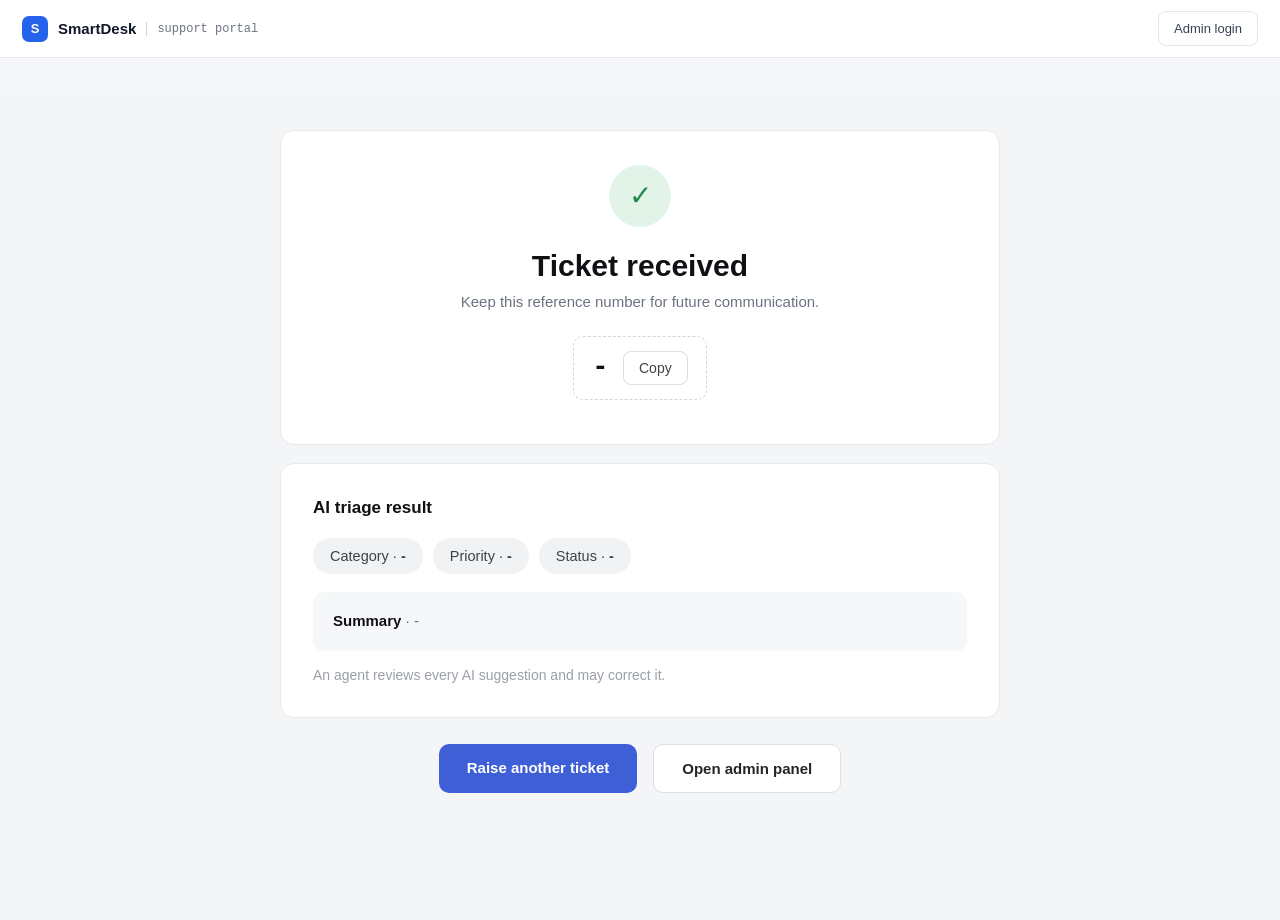
==== commit ef972604: "Improve ticket confirmation page" ====
--- a/frontend/confirmation.html
+++ b/frontend/confirmation.html
@@ -16,6 +16,265 @@
         rel="stylesheet"
         href="css/style.css"
     >
+
+
+    <!-- =========================
+         Confirmation Styles
+         Scoped to this page only
+    ========================== -->
+
+    <style>
+
+        .cf-page {
+            background: #f4f5f7;
+            min-height: calc(100vh - 70px);
+            padding: 40px 20px 60px;
+        }
+
+        .cf-shell {
+            max-width: 720px;
+            margin: 0 auto;
+        }
+
+        .cf-card {
+            background: #ffffff;
+            border: 1px solid #e7e8ec;
+            border-radius: 14px;
+            padding: 34px 32px;
+            margin-bottom: 18px;
+        }
+
+
+        /* Success */
+
+        .cf-card-center {
+            text-align: center;
+            padding-bottom: 16px;
+        }
+
+        .cf-check {
+            width: 62px;
+            height: 62px;
+            margin: 0 auto 22px;
+            border-radius: 50%;
+            background: #e2f4e8;
+            color: #1f8a4c;
+            font-size: 28px;
+            line-height: 62px;
+        }
+
+        .cf-title {
+            font-size: 30px;
+            font-weight: 700;
+            color: #101114;
+            margin-bottom: 10px;
+        }
+
+        .cf-sub {
+            font-size: 15px;
+            color: #6b7280;
+            margin-bottom: 26px;
+        }
+
+
+        /* Reference */
+
+        .cf-ref {
+            display: inline-flex;
+            align-items: center;
+            gap: 14px;
+            padding: 14px 18px;
+            border: 1px dashed #d4d6dc;
+            border-radius: 10px;
+        }
+
+        .cf-ref strong {
+            font-family: ui-monospace, SFMono-Regular, Menlo, monospace;
+            font-size: 27px;
+            font-weight: 700;
+            color: #101114;
+            letter-spacing: 0.5px;
+        }
+
+        .cf-copy {
+            background: #ffffff;
+            border: 1px solid #dcdee3;
+            border-radius: 8px;
+            padding: 8px 15px;
+            font-size: 14px;
+            color: #3f4246;
+            cursor: pointer;
+        }
+
+        .cf-copy:hover {
+            background: #f6f7f8;
+        }
+
+        .cf-copymsg {
+            display: block;
+            margin-top: 12px;
+            font-size: 13px;
+            color: #1f8a4c;
+            min-height: 16px;
+        }
+
+
+        /* AI triage */
+
+        .cf-aihead {
+            display: flex;
+            align-items: center;
+            justify-content: space-between;
+            gap: 16px;
+            margin-bottom: 20px;
+        }
+
+        .cf-aihead h2 {
+            font-size: 17px;
+            font-weight: 700;
+            color: #101114;
+        }
+
+        .cf-time {
+            font-family: ui-monospace, SFMono-Regular, Menlo, monospace;
+            font-size: 13px;
+            color: #9aa0a6;
+        }
+
+        .cf-chips {
+            display: flex;
+            flex-wrap: wrap;
+            gap: 10px;
+            margin-bottom: 18px;
+        }
+
+        .cf-chip {
+            padding: 10px 17px;
+            border-radius: 999px;
+            font-size: 14.5px;
+            background: #f1f2f4;
+            color: #3f4246;
+        }
+
+        .cf-chip b {
+            font-weight: 600;
+        }
+
+        .cf-chip-amber {
+            background: #fdf0dc;
+            color: #a5620c;
+        }
+
+        .cf-chip-blue {
+            background: #e7effc;
+            color: #1f5fbf;
+        }
+
+        .cf-chip-green {
+            background: #e2f4e8;
+            color: #1f7a45;
+        }
+
+        .cf-chip-red {
+            background: #fdeaea;
+            color: #b3261e;
+        }
+
+        .cf-summary {
+            background: #f6f7f8;
+            border-radius: 10px;
+            padding: 18px 20px;
+            font-size: 15px;
+            color: #6b7280;
+            line-height: 1.5;
+        }
+
+        .cf-summary b {
+            font-weight: 700;
+            color: #101114;
+        }
+
+        .cf-note {
+            margin-top: 16px;
+            font-size: 14px;
+            color: #9aa0a6;
+        }
+
+
+        /* Actions */
+
+        .cf-actions {
+            display: flex;
+            justify-content: center;
+            gap: 16px;
+            margin-top: 26px;
+        }
+
+        .cf-btn {
+            display: inline-block;
+            padding: 15px 28px;
+            border-radius: 10px;
+            font-size: 15px;
+            font-weight: 600;
+            text-decoration: none;
+        }
+
+        .cf-btn-primary {
+            background: #3f5fd7;
+            color: #ffffff;
+        }
+
+        .cf-btn-primary:hover {
+            background: #354fbd;
+        }
+
+        .cf-btn-ghost {
+            background: #ffffff;
+            border: 1px solid #dcdee3;
+            color: #24262a;
+        }
+
+        .cf-btn-ghost:hover {
+            background: #f6f7f8;
+        }
+
+
+        @media (max-width: 560px) {
+
+            .cf-card {
+                padding: 26px 20px;
+            }
+
+            .cf-title {
+                font-size: 24px;
+            }
+
+            .cf-ref {
+                gap: 10px;
+                padding: 12px 14px;
+            }
+
+            .cf-ref strong {
+                font-size: 22px;
+            }
+
+            .cf-aihead {
+                flex-direction: column;
+                align-items: flex-start;
+                gap: 6px;
+            }
+
+            .cf-actions {
+                flex-direction: column;
+            }
+
+            .cf-btn {
+                text-align: center;
+            }
+
+        }
+
+    </style>
 
 </head>
 
@@ -65,40 +324,30 @@
          Confirmation
     ========================== -->
 
-    <main class="confirmation-page">
-
-        <section class="confirmation-card">
+    <main class="cf-page">
+
+        <div class="cf-shell">
 
 
             <!-- =========================
                  Success
             ========================== -->
 
-            <div class="confirmation-success">
-
-                <div class="success-icon">
+            <section class="cf-card cf-card-center">
+
+                <div class="cf-check">
                     ✓
                 </div>
 
-                <h1>
+                <h1 class="cf-title">
                     Ticket received
                 </h1>
 
-                <p>
+                <p class="cf-sub">
                     Keep this reference number for future communication.
                 </p>
 
-            </div>
-
-
-
-            <!-- =========================
-                 Ticket Reference
-            ========================== -->
-
-            <div class="ticket-reference-section">
-
-                <div class="ticket-reference-row">
+                <div class="cf-ref">
 
                     <strong id="referenceNumber">
                         -
@@ -107,6 +356,7 @@
                     <button
                         type="button"
                         id="copyReferenceButton"
+                        class="cf-copy"
                     >
                         Copy
                     </button>
@@ -115,10 +365,10 @@
 
                 <span
                     id="copyMessage"
-                    class="copy-message"
+                    class="cf-copymsg"
                 ></span>
 
-            </div>
+            </section>
 
 
 
@@ -126,93 +376,68 @@
                  AI Triage
             ========================== -->
 
-            <section class="ai-result-section">
-
-
-                <div class="ai-result-header">
+            <section class="cf-card">
+
+                <div class="cf-aihead">
 
                     <h2>
                         AI triage result
                     </h2>
 
-                    <span id="aiResponseTime">
-                        AI classification completed
+                    <span
+                        id="aiResponseTime"
+                        class="cf-time"
+                    ></span>
+
+                </div>
+
+
+                <!-- Classification -->
+
+                <div class="cf-chips">
+
+                    <span
+                        id="categoryChip"
+                        class="cf-chip"
+                    >
+                        Category ·
+                        <b id="confirmationCategory">-</b>
                     </span>
 
+                    <span
+                        id="priorityChip"
+                        class="cf-chip"
+                    >
+                        Priority ·
+                        <b id="confirmationPriority">-</b>
+                    </span>
+
+                    <span
+                        id="statusChip"
+                        class="cf-chip"
+                    >
+                        Status ·
+                        <b id="confirmationStatus">-</b>
+                    </span>
+
                 </div>
 
 
-
-                <!-- Classification -->
-
-                <div class="ai-result-list">
-
-
-                    <div class="ai-result-row">
-
-                        <span>
-                            Category
-                        </span>
-
-                        <strong id="confirmationCategory">
-                            -
-                        </strong>
-
-                    </div>
-
-
-                    <div class="ai-result-row">
-
-                        <span>
-                            Priority
-                        </span>
-
-                        <strong id="confirmationPriority">
-                            -
-                        </strong>
-
-                    </div>
-
-
-                    <div class="ai-result-row">
-
-                        <span>
-                            Status
-                        </span>
-
-                        <strong id="confirmationStatus">
-                            -
-                        </strong>
-
-                    </div>
-
+                <!-- Summary -->
+
+                <div class="cf-summary">
+
+                    <b>Summary</b> ·
+                    <span id="confirmationSummary">-</span>
 
                 </div>
 
 
-
-                <!-- Summary -->
-
-                <div class="ai-summary-row">
-
-                    <span>
-                        Summary
-                    </span>
-
-                    <p id="confirmationSummary">
-                        -
-                    </p>
-
-                </div>
-
-
-
                 <!-- Review Note -->
 
-                <p class="ai-review-note">
+                <p class="cf-note">
                     An agent reviews every AI suggestion and may correct it.
                 </p>
-
 
             </section>
 
@@ -222,11 +447,11 @@
                  Actions
             ========================== -->
 
-            <div class="confirmation-actions">
+            <div class="cf-actions">
 
                 <a
                     href="index.html"
-                    class="submit-ticket-button"
+                    class="cf-btn cf-btn-primary"
                 >
                     Raise another ticket
                 </a>
@@ -234,7 +459,7 @@
 
                 <a
                     href="login.html"
-                    class="open-admin-button"
+                    class="cf-btn cf-btn-ghost"
                 >
                     Open admin panel
                 </a>
@@ -242,7 +467,7 @@
             </div>
 
 
-        </section>
+        </div>
 
     </main>
 
@@ -253,6 +478,37 @@
     ========================== -->
 
     <script>
+
+        // ========================================
+        // Chip Colours
+        // ========================================
+
+        const priorityColours = {
+            "High": "cf-chip-red",
+            "Medium": "cf-chip-amber",
+            "Low": "cf-chip-green"
+        };
+
+        const statusColours = {
+            "Open": "cf-chip-blue",
+            "In Progress": "cf-chip-amber",
+            "Resolved": "cf-chip-green",
+            "Closed": "cf-chip"
+        };
+
+
+        function paintChip(chipId, colourClass) {
+
+            if (!colourClass || colourClass === "cf-chip") {
+                return;
+            }
+
+            document.getElementById(chipId)
+                .classList.add(colourClass);
+
+        }
+
+
 
         // ========================================
         // Read Saved Ticket
@@ -288,18 +544,32 @@
 
                 // Priority
 
+                const priority =
+                    ticket.priority || "Medium";
+
                 document.getElementById(
                     "confirmationPriority"
-                ).textContent =
-                    ticket.priority || "Medium";
+                ).textContent = priority;
+
+                paintChip(
+                    "priorityChip",
+                    priorityColours[priority]
+                );
 
 
                 // Status
+
+                const ticketStatus =
+                    ticket.status || "Open";
 
                 document.getElementById(
                     "confirmationStatus"
-                ).textContent =
-                    ticket.status || "Open";
+                ).textContent = ticketStatus;
+
+                paintChip(
+                    "statusChip",
+                    statusColours[ticketStatus]
+                );
 
 
                 // AI Summary
@@ -310,6 +580,20 @@
                     ticket.ai_summary ||
                     "AI summary unavailable.";
 
+
+                // Response Time
+
+                if (ticket.elapsed_ms) {
+
+                    document.getElementById(
+                        "aiResponseTime"
+                    ).textContent =
+                        "responded in " +
+                        (ticket.elapsed_ms / 1000).toFixed(1) +
+                        " s";
+
+                }
+
             }
 
             catch (error) {
@@ -347,7 +631,7 @@
                 const reference =
                     document.getElementById(
                         "referenceNumber"
-                    ).textContent;
+                    ).textContent.trim();
 
 
                 if (!reference || reference === "-") {
